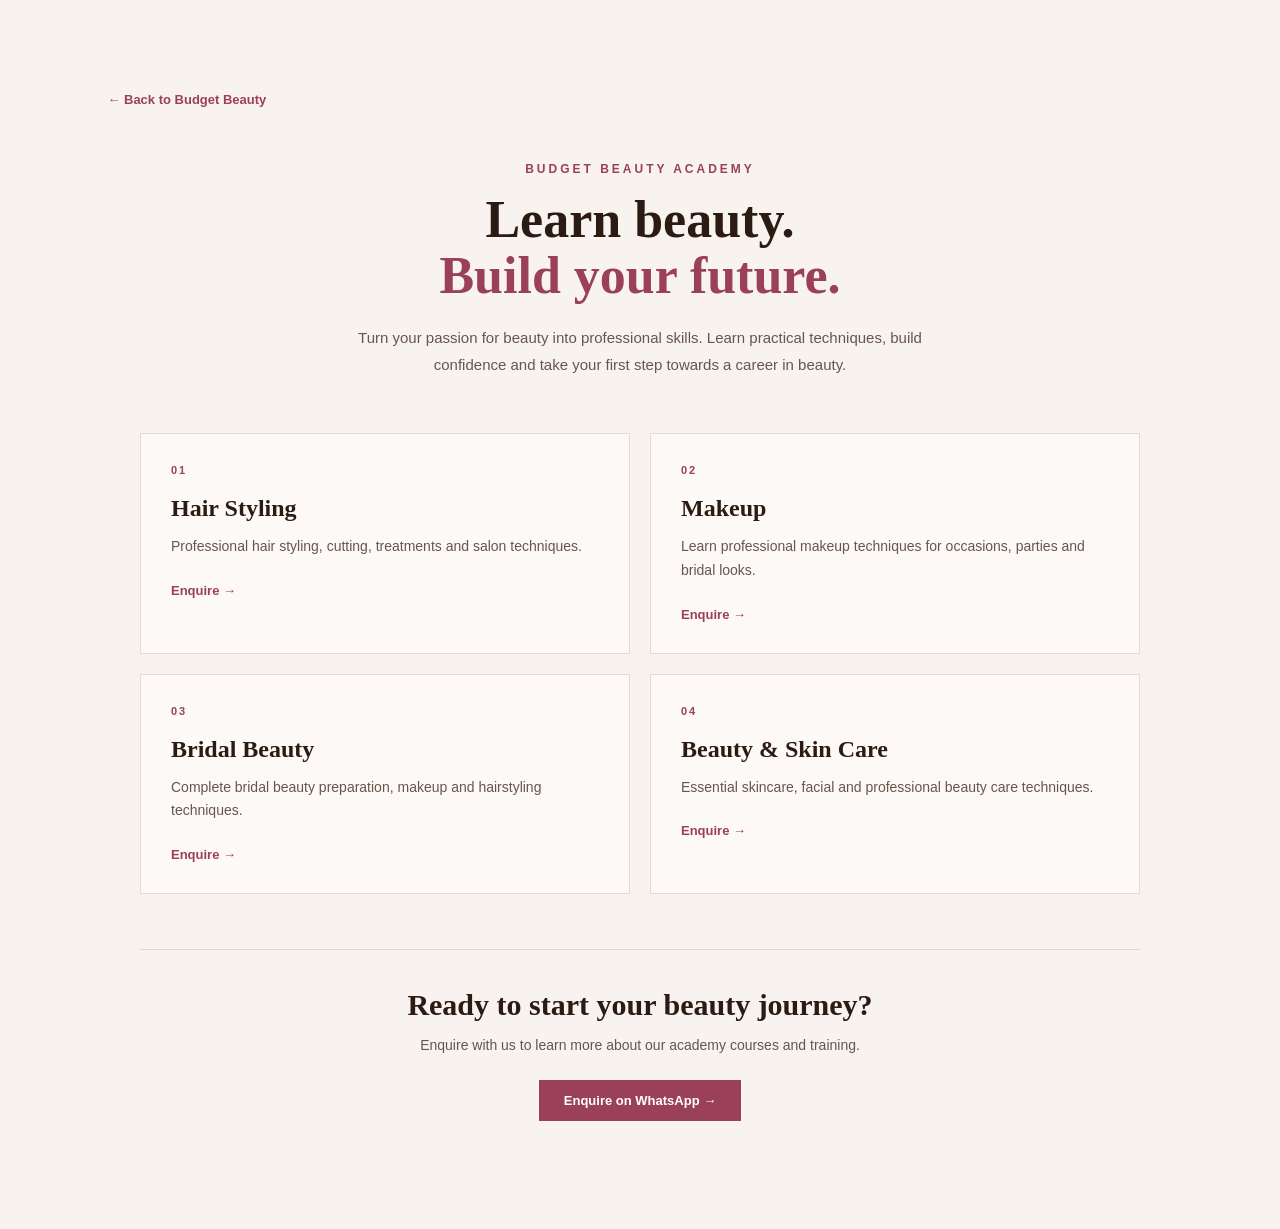
==== academy.html @ 01b8ddf9 "Initial commit - Budget Beauty website" ====
<!DOCTYPE html>
<html lang="en">

<head>
    <meta charset="UTF-8">
    <meta name="viewport" content="width=device-width, initial-scale=1.0">

    <title>Budget Beauty Academy</title>

    <link rel="stylesheet" href="academy.css">
</head>

<body>

    <!-- =========================
         ACADEMY PAGE
    ========================= -->

    <section class="academy-page">
        <!-- BACK TO MAIN WEBSITE -->

<a href="index.html" class="academy-back">
    ← Back to Budget Beauty
</a>

        <!-- Academy Introduction -->

        <div class="academy-page-heading">

            <p class="section-label">
                BUDGET BEAUTY ACADEMY
            </p>

            <h1>
                Learn beauty.<br>
                <span>Build your future.</span>
            </h1>

            <p>
                Turn your passion for beauty into professional skills.
                Learn practical techniques, build confidence and
                take your first step towards a career in beauty.
            </p>

        </div>


        <!-- =========================
             ACADEMY COURSES
        ========================= -->

        <div class="academy-courses">

            <!-- Course 01 -->

            <div class="course-card">

                <span>01</span>

                <h3>
                    Hair Styling
                </h3>

                <p>
                    Professional hair styling, cutting,
                    treatments and salon techniques.
                </p>

                <a
                    href="https://wa.me/919150979121?text=Hi%20Budget%20Beauty!%20I%20am%20interested%20in%20the%20Hair%20Styling%20course."
                    target="_blank"
                    rel="noopener noreferrer"
                >
                    Enquire →
                </a>

            </div>


            <!-- Course 02 -->

            <div class="course-card">

                <span>02</span>

                <h3>
                    Makeup
                </h3>

                <p>
                    Learn professional makeup techniques
                    for occasions, parties and bridal looks.
                </p>

                <a
                    href="https://wa.me/919150979121?text=Hi%20Budget%20Beauty!%20I%20am%20interested%20in%20the%20Makeup%20course."
                    target="_blank"
                    rel="noopener noreferrer"
                >
                    Enquire →
                </a>

            </div>


            <!-- Course 03 -->

            <div class="course-card">

                <span>03</span>

                <h3>
                    Bridal Beauty
                </h3>

                <p>
                    Complete bridal beauty preparation,
                    makeup and hairstyling techniques.
                </p>

                <a
                    href="https://wa.me/919150979121?text=Hi%20Budget%20Beauty!%20I%20am%20interested%20in%20the%20Bridal%20Beauty%20course."
                    target="_blank"
                    rel="noopener noreferrer"
                >
                    Enquire →
                </a>

            </div>


            <!-- Course 04 -->

            <div class="course-card">

                <span>04</span>

                <h3>
                    Beauty & Skin Care
                </h3>

                <p>
                    Essential skincare, facial and
                    professional beauty care techniques.
                </p>

                <a
                    href="https://wa.me/919150979121?text=Hi%20Budget%20Beauty!%20I%20am%20interested%20in%20the%20Beauty%20and%20Skin%20Care%20course."
                    target="_blank"
                    rel="noopener noreferrer"
                >
                    Enquire →
                </a>

            </div>

        </div>


        <!-- =========================
             ACADEMY ENQUIRY
        ========================= -->

        <div class="academy-enquiry">

            <h2>
                Ready to start your beauty journey?
            </h2>

            <p>
                Enquire with us to learn more about our
                academy courses and training.
            </p>

            <a
                href="https://wa.me/919150979121?text=Hi%20Budget%20Beauty!%20I%20am%20interested%20in%20joining%20the%20Budget%20Beauty%20Academy."
                target="_blank"
                rel="noopener noreferrer"
            >
                Enquire on WhatsApp →
            </a>

        </div>

    </section>

</body>

</html>
---- academy.css ----
/* =========================================
   BUDGET BEAUTY ACADEMY
   ACADEMY PAGE ONLY
========================================= */

* {
    box-sizing: border-box;
}

html,
body {
    margin: 0;
    padding: 0;
    width: 100%;
}

body {
    font-family: Georgia, "Times New Roman", serif;
    background: #f8f3ee;
    color: #2b1b12;
}


/* =========================================
   MAIN ACADEMY PAGE
========================================= */

.academy-page {
    min-height: 100vh;
    padding: 90px 8% 70px;
    background: #f8f3ee;
}


/* =========================================
   HEADING
========================================= */

.academy-page-heading {
    max-width: 720px;
    margin: 0 auto 55px;
    text-align: center;
}

.academy-page-heading .section-label {
    margin: 0 0 16px;
    color: #9b4059;
    font-family: Arial, sans-serif;
    font-size: 12px;
    font-weight: 600;
    letter-spacing: 3px;
}

.academy-page-heading h1 {
    margin: 0 0 20px;
    font-size: 52px;
    line-height: 1.08;
    font-weight: 600;
}

.academy-page-heading h1 span {
    color: #9b4059;
}

.academy-page-heading > p:last-child {
    max-width: 620px;
    margin: 0 auto;
    color: #66564e;
    font-family: Arial, sans-serif;
    font-size: 15px;
    line-height: 1.8;
}


/* =========================================
   COURSES GRID
========================================= */

.academy-courses {
    width: 100%;
    max-width: 1000px;
    margin: 0 auto;

    display: grid;
    grid-template-columns: repeat(2, 1fr);
    gap: 20px;
}


/* =========================================
   COURSE CARD
========================================= */

.course-card {
    position: relative;

    padding: 30px;

    background: rgba(255, 255, 255, 0.45);

    border: 1px solid rgba(155, 64, 89, 0.18);

    transition: all 0.3s ease;
}

.course-card:hover {
    transform: translateY(-5px);

    background: rgba(255, 255, 255, 0.8);

    border-color: rgba(155, 64, 89, 0.35);

    box-shadow: 0 15px 35px rgba(43, 27, 18, 0.08);
}


/* NUMBER */

.course-card span {
    display: block;

    margin-bottom: 18px;

    color: #9b4059;

    font-family: Arial, sans-serif;
    font-size: 11px;
    font-weight: 600;
    letter-spacing: 2px;
}


/* COURSE TITLE */

.course-card h3 {
    margin: 0 0 12px;

    color: #2b1b12;

    font-size: 24px;
    line-height: 1.2;
    font-weight: 600;
}


/* COURSE DESCRIPTION */

.course-card p {
    margin: 0 0 22px;

    max-width: 450px;

    color: #66564e;

    font-family: Arial, sans-serif;
    font-size: 14px;
    line-height: 1.7;
}


/* ENQUIRE LINK */

.course-card a {
    display: inline-block;

    color: #9b4059;

    font-family: Arial, sans-serif;
    font-size: 13px;
    font-weight: 600;

    text-decoration: none;

    transition: 0.3s ease;
}

.course-card a:hover {
    color: #7f3047;
}


/* =========================================
   BOTTOM ENQUIRY
========================================= */

.academy-enquiry {
    width: 100%;
    max-width: 1000px;

    margin: 55px auto 0;

    padding: 38px 20px;

    text-align: center;

    border-top: 1px solid rgba(43, 27, 18, 0.12);
}


.academy-enquiry h2 {
    margin: 0 0 12px;

    color: #2b1b12;

    font-size: 30px;
    font-weight: 600;
}


.academy-enquiry p {
    margin: 0 0 24px;

    color: #66564e;

    font-family: Arial, sans-serif;
    font-size: 14px;
    line-height: 1.6;
}


.academy-enquiry a {
    display: inline-block;

    padding: 13px 25px;

    background: #9b4059;
    color: #ffffff;

    font-family: Arial, sans-serif;
    font-size: 13px;
    font-weight: 600;

    text-decoration: none;

    transition: 0.3s ease;
}


.academy-enquiry a:hover {
    background: #7f3047;
}


/* =========================================
   MOBILE
========================================= */

@media (max-width: 768px) {

    .academy-page {
        padding: 70px 20px 50px;
    }


    .academy-page-heading {
        margin-bottom: 40px;
    }


    .academy-page-heading .section-label {
        font-size: 10px;
        letter-spacing: 2px;
    }


    .academy-page-heading h1 {
        font-size: 38px;
    }


    .academy-page-heading > p:last-child {
        font-size: 14px;
        line-height: 1.7;
    }


    .academy-courses {
        grid-template-columns: 1fr;
        gap: 15px;
    }


    .course-card {
        padding: 24px;
    }


    .course-card h3 {
        font-size: 21px;
    }


    .academy-enquiry {
        margin-top: 40px;
        padding: 30px 10px;
    }


    .academy-enquiry h2 {
        font-size: 24px;
    }

}
/* =========================================
   BACK TO MAIN WEBSITE
========================================= */

.academy-back {
    display: inline-block;

    margin-bottom: 55px;
    margin-left: 5px;

    color: #9b4059;

    font-family: Arial, sans-serif;
    font-size: 13px;
    font-weight: 600;

    text-decoration: none;

    transition: 0.3s ease;
}

.academy-back:hover {
    color: #7f3047;
}


/* MOBILE */

@media (max-width: 768px) {

    .academy-back {
        margin-bottom: 40px;
        margin-left: 0;
        font-size: 12px;
    }

}
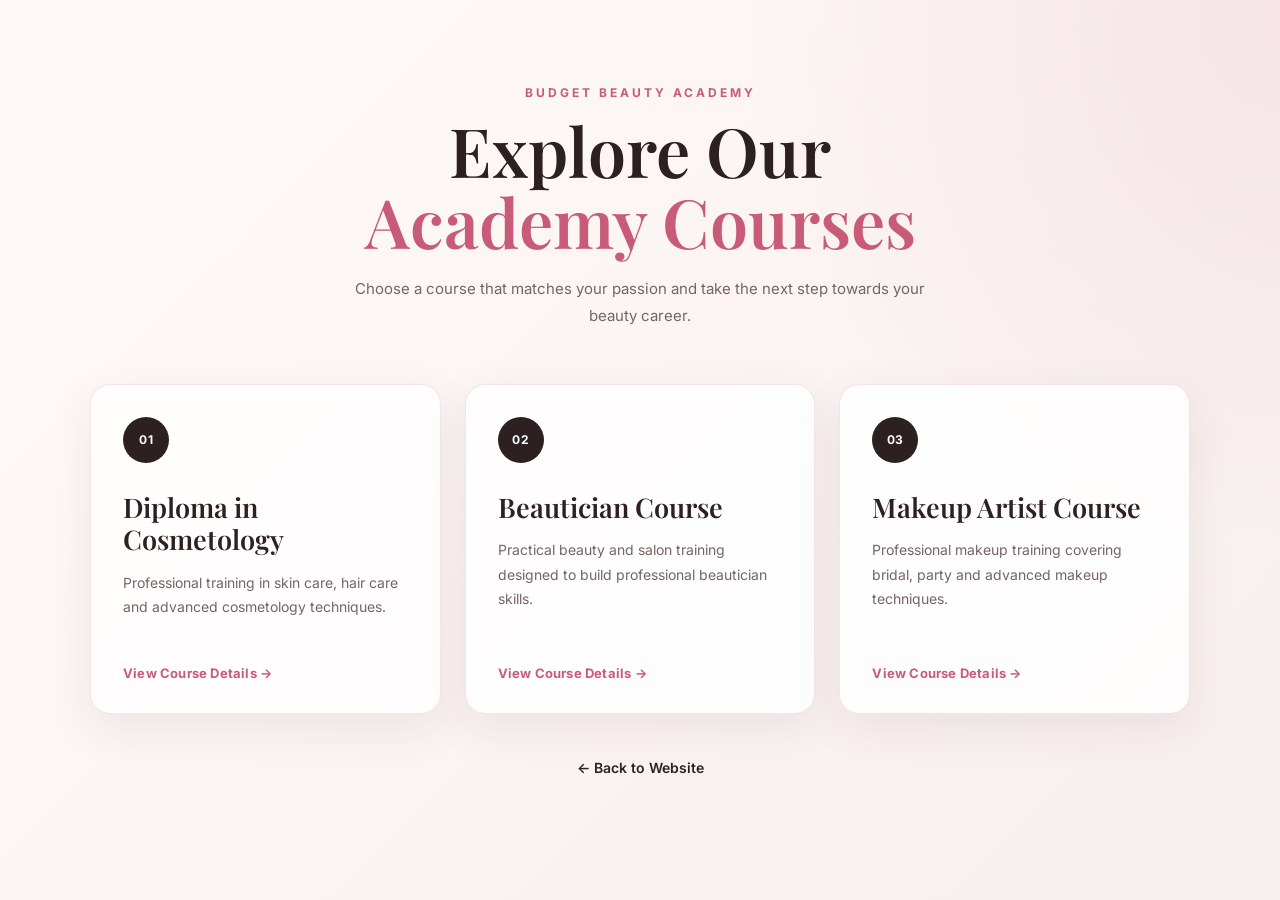
==== commit 58c9aecf: "Update client contact number" ====
--- a/academy.html
+++ b/academy.html
@@ -1,189 +1,151 @@
 <!DOCTYPE html>
 <html lang="en">
+<head>
 
-<head>
-    <meta charset="UTF-8">
-    <meta name="viewport" content="width=device-width, initial-scale=1.0">
+  <meta charset="UTF-8" />
 
-    <title>Budget Beauty Academy</title>
+  <meta name="viewport" content="width=device-width, initial-scale=1.0" />
 
-    <link rel="stylesheet" href="academy.css">
+  <title>Academy Courses | Budget Beauty</title>
+
+  <link rel="preconnect" href="https://fonts.googleapis.com">
+  <link rel="preconnect" href="https://fonts.gstatic.com" crossorigin>
+
+  <link
+    href="https://fonts.googleapis.com/css2?family=Inter:wght@400;500;600;700&family=Playfair+Display:wght@500;600&display=swap"
+    rel="stylesheet"
+  />
+
+  <link rel="stylesheet" href="style.css" />
+  <link rel="stylesheet" href="academy.css" />
+
 </head>
 
 <body>
 
+  <!-- =========================
+       ACADEMY COURSES PAGE
+  ========================= -->
+
+  <main class="academy-courses-page">
+
+    <div class="academy-page-heading">
+
+      <p class="section-label">
+        BUDGET BEAUTY ACADEMY
+      </p>
+
+      <h1>
+        Explore Our<br>
+        <span>Academy Courses</span>
+      </h1>
+
+      <p>
+        Choose a course that matches your passion and
+        take the next step towards your beauty career.
+      </p>
+
+    </div>
+
+
     <!-- =========================
-         ACADEMY PAGE
+         COURSE OPTIONS
     ========================= -->
 
-    <section class="academy-page">
-        <!-- BACK TO MAIN WEBSITE -->
-
-<a href="index.html" class="academy-back">
-    ← Back to Budget Beauty
-</a>
-
-        <!-- Academy Introduction -->
-
-        <div class="academy-page-heading">
-
-            <p class="section-label">
-                BUDGET BEAUTY ACADEMY
-            </p>
-
-            <h1>
-                Learn beauty.<br>
-                <span>Build your future.</span>
-            </h1>
-
-            <p>
-                Turn your passion for beauty into professional skills.
-                Learn practical techniques, build confidence and
-                take your first step towards a career in beauty.
-            </p>
-
-        </div>
+    <div class="academy-course-list">
 
 
-        <!-- =========================
-             ACADEMY COURSES
-        ========================= -->
+      <!-- COURSE 01 -->
 
-        <div class="academy-courses">
+      <a
+        href="cosmetology.html"
+        class="academy-course-card"
+      >
 
-            <!-- Course 01 -->
+        <span class="course-number">
+          01
+        </span>
 
-            <div class="course-card">
+        <h2>
+          Diploma in Cosmetology
+        </h2>
 
-                <span>01</span>
+        <p>
+          Professional training in skin care,
+          hair care and advanced cosmetology techniques.
+        </p>
 
-                <h3>
-                    Hair Styling
-                </h3>
+        <span class="course-link">
+          View Course Details →
+        </span>
 
-                <p>
-                    Professional hair styling, cutting,
-                    treatments and salon techniques.
-                </p>
-
-                <a
-                    href="https://wa.me/919150979121?text=Hi%20Budget%20Beauty!%20I%20am%20interested%20in%20the%20Hair%20Styling%20course."
-                    target="_blank"
-                    rel="noopener noreferrer"
-                >
-                    Enquire →
-                </a>
-
-            </div>
+      </a>
 
 
-            <!-- Course 02 -->
+      <!-- COURSE 02 -->
 
-            <div class="course-card">
+      <a
+        href="beautician.html"
+        class="academy-course-card"
+      >
 
-                <span>02</span>
+        <span class="course-number">
+          02
+        </span>
 
-                <h3>
-                    Makeup
-                </h3>
+        <h2>
+          Beautician Course
+        </h2>
 
-                <p>
-                    Learn professional makeup techniques
-                    for occasions, parties and bridal looks.
-                </p>
+        <p>
+          Practical beauty and salon training designed
+          to build professional beautician skills.
+        </p>
 
-                <a
-                    href="https://wa.me/919150979121?text=Hi%20Budget%20Beauty!%20I%20am%20interested%20in%20the%20Makeup%20course."
-                    target="_blank"
-                    rel="noopener noreferrer"
-                >
-                    Enquire →
-                </a>
+        <span class="course-link">
+          View Course Details →
+        </span>
 
-            </div>
+      </a>
 
 
-            <!-- Course 03 -->
+      <!-- COURSE 03 -->
 
-            <div class="course-card">
+      <a
+        href="makeup-artist.html"
+        class="academy-course-card"
+      >
 
-                <span>03</span>
+        <span class="course-number">
+          03
+        </span>
 
-                <h3>
-                    Bridal Beauty
-                </h3>
+        <h2>
+          Makeup Artist Course
+        </h2>
 
-                <p>
-                    Complete bridal beauty preparation,
-                    makeup and hairstyling techniques.
-                </p>
+        <p>
+          Professional makeup training covering bridal,
+          party and advanced makeup techniques.
+        </p>
 
-                <a
-                    href="https://wa.me/919150979121?text=Hi%20Budget%20Beauty!%20I%20am%20interested%20in%20the%20Bridal%20Beauty%20course."
-                    target="_blank"
-                    rel="noopener noreferrer"
-                >
-                    Enquire →
-                </a>
+        <span class="course-link">
+          View Course Details →
+        </span>
 
-            </div>
+      </a>
 
 
-            <!-- Course 04 -->
-
-            <div class="course-card">
-
-                <span>04</span>
-
-                <h3>
-                    Beauty & Skin Care
-                </h3>
-
-                <p>
-                    Essential skincare, facial and
-                    professional beauty care techniques.
-                </p>
-
-                <a
-                    href="https://wa.me/919150979121?text=Hi%20Budget%20Beauty!%20I%20am%20interested%20in%20the%20Beauty%20and%20Skin%20Care%20course."
-                    target="_blank"
-                    rel="noopener noreferrer"
-                >
-                    Enquire →
-                </a>
-
-            </div>
-
-        </div>
+    </div>
 
 
-        <!-- =========================
-             ACADEMY ENQUIRY
-        ========================= -->
+    <!-- BACK TO WEBSITE -->
 
-        <div class="academy-enquiry">
+    <a href="index.html" class="academy-back-link">
+      ← Back to Website
+    </a>
 
-            <h2>
-                Ready to start your beauty journey?
-            </h2>
-
-            <p>
-                Enquire with us to learn more about our
-                academy courses and training.
-            </p>
-
-            <a
-                href="https://wa.me/919150979121?text=Hi%20Budget%20Beauty!%20I%20am%20interested%20in%20joining%20the%20Budget%20Beauty%20Academy."
-                target="_blank"
-                rel="noopener noreferrer"
-            >
-                Enquire on WhatsApp →
-            </a>
-
-        </div>
-
-    </section>
+  </main>
 
 </body>
-
 </html>
--- a/style.css
+++ b/style.css
@@ -0,0 +1,6212 @@
+/* =========================================================
+   BUDGET BEAUTY
+   PREMIUM BEAUTY LOUNGE & ACADEMY
+   FINAL CLEAN CSS
+========================================================= */
+
+@import url(
+  'https://fonts.googleapis.com/css2?family=DM+Sans:wght@400;500;600;700&family=Playfair+Display:ital,wght@0,400;0,500;0,600;0,700;1,400;1,500;1,600&display=swap'
+);
+
+/* =========================================================
+   VARIABLES
+========================================================= */
+
+:root {
+  --cream: #fbf5f3;
+  --cream-dark: #f3e8e5;
+  --rose: #c75d79;
+  --rose-dark: #a94762;
+  --rose-light: #e9a9b8;
+  --dark: #2b2023;
+  --soft-dark: #625458;
+  --white: #ffffff;
+  --border: rgba(50, 30, 35, 0.11);
+  --shadow: 0 20px 50px rgba(43, 32, 35, 0.10);
+}
+
+/* =========================================================
+   RESET
+========================================================= */
+
+* {
+  margin: 0;
+  padding: 0;
+  box-sizing: border-box;
+}
+
+html {
+  scroll-behavior: smooth;
+}
+
+body {
+  font-family: 'DM Sans', sans-serif;
+  background: var(--cream);
+  color: var(--dark);
+  overflow-x: hidden;
+}
+
+body.overlay-open {
+  overflow: hidden;
+}
+
+img {
+  max-width: 100%;
+}
+
+button,
+a {
+  font-family: inherit;
+}
+
+/* =========================================================
+   HEADER
+========================================================= */
+
+.site-header {
+  position: fixed;
+  top: 0;
+  left: 0;
+  width: 100%;
+  z-index: 1000;
+}
+
+.navbar {
+  width: 100%;
+  min-height: 70px;
+  padding: 0 6%;
+
+  display: flex;
+  align-items: center;
+  justify-content: center;
+  gap: 30px;
+
+  background: rgba(255, 250, 248, 0.94);
+  backdrop-filter: blur(18px);
+  -webkit-backdrop-filter: blur(18px);
+
+  border-bottom: 1px solid var(--border);
+}
+
+.nav-links {
+  display: flex;
+  align-items: center;
+  gap: 28px;
+  list-style: none;
+}
+
+.nav-links li {
+  list-style: none;
+}
+
+.nav-links a {
+  position: relative;
+
+  text-decoration: none;
+  color: var(--dark);
+
+  font-size: 13px;
+  font-weight: 500;
+
+  transition: color 0.3s ease;
+}
+
+.nav-links a::after {
+  content: "";
+
+  position: absolute;
+  left: 0;
+  bottom: -7px;
+
+  width: 0;
+  height: 1px;
+
+  background: var(--rose);
+
+  transition: width 0.3s ease;
+}
+
+.nav-links a:hover {
+  color: var(--rose);
+}
+
+.nav-links a:hover::after {
+  width: 100%;
+}
+
+/* =========================================================
+   NAV BUTTON
+========================================================= */
+
+.nav-button {
+  text-decoration: none;
+
+  background: var(--rose);
+  color: white;
+
+  padding: 11px 21px;
+
+  border-radius: 30px;
+
+  font-size: 12px;
+  font-weight: 600;
+
+  transition: 0.3s ease;
+}
+
+.nav-button:hover {
+  background: var(--rose-dark);
+  transform: translateY(-2px);
+}
+
+/* =========================================================
+   HERO
+========================================================= */
+
+.hero {
+  position: relative;
+
+  min-height: 100vh;
+  min-height: 100svh;
+
+  padding: 100px 7% 70px;
+
+  display: flex;
+  align-items: center;
+  justify-content: center;
+
+  text-align: center;
+
+  overflow: hidden;
+
+  background:
+    linear-gradient(
+      rgba(30, 18, 22, 0.48),
+      rgba(30, 18, 22, 0.68)
+    ),
+    url("hero.jpg");
+
+  background-size: cover;
+  background-position: center;
+  background-repeat: no-repeat;
+}
+
+.hero-content {
+  position: relative;
+  z-index: 2;
+
+  width: 100%;
+  max-width: 900px;
+
+  display: flex;
+  flex-direction: column;
+  align-items: center;
+
+  text-align: center;
+}
+
+/* =========================================================
+   HERO LOGO
+========================================================= */
+
+.hero-logo {
+  width: 125px;
+  height: 125px;
+
+  margin-bottom: 25px;
+
+  padding: 5px;
+
+  border-radius: 50%;
+
+  background: white;
+
+  overflow: hidden;
+
+  box-shadow:
+    0 15px 45px rgba(0, 0, 0, 0.28);
+}
+
+.hero-logo img {
+  width: 100%;
+  height: 100%;
+
+  object-fit: cover;
+
+  border-radius: 50%;
+}
+
+/* =========================================================
+   HERO LABEL
+========================================================= */
+
+.hero-label {
+  margin-bottom: 20px;
+
+  color: #f4cbd5;
+
+  font-size: 11px;
+  font-weight: 600;
+
+  letter-spacing: 5px;
+
+  text-transform: uppercase;
+}
+
+/* =========================================================
+   HERO TITLE
+========================================================= */
+
+.hero h1 {
+  margin-bottom: 25px;
+
+  font-family: 'Playfair Display', serif;
+
+  color: white;
+
+  font-size: clamp(55px, 7.5vw, 100px);
+
+  line-height: 0.92;
+
+  font-weight: 500;
+
+  letter-spacing: -1px;
+
+  text-shadow:
+    0 4px 25px rgba(0, 0, 0, 0.25);
+}
+
+.hero h1 span {
+  display: block;
+
+  color: var(--rose-light);
+
+  font-style: italic;
+}
+
+/* =========================================================
+   HERO DESCRIPTION
+========================================================= */
+
+.hero-description {
+  max-width: 620px;
+
+  margin-bottom: 30px;
+
+  color: rgba(255, 255, 255, 0.88);
+
+  font-size: 16px;
+
+  line-height: 1.8;
+}
+
+/* =========================================================
+   HERO BUTTONS
+========================================================= */
+
+.hero-buttons {
+  display: flex;
+  justify-content: center;
+  gap: 14px;
+}
+
+.primary-button,
+.secondary-button {
+  display: inline-block;
+
+  padding: 14px 27px;
+
+  border-radius: 30px;
+
+  font-size: 13px;
+
+  text-decoration: none;
+
+  transition: 0.3s ease;
+}
+
+.primary-button {
+  background: var(--rose);
+  color: white;
+
+  font-weight: 600;
+}
+
+.primary-button:hover {
+  background: var(--rose-dark);
+  transform: translateY(-2px);
+}
+
+.secondary-button {
+  color: white;
+
+  border: 1px solid rgba(255, 255, 255, 0.65);
+}
+
+.secondary-button:hover {
+  background: rgba(255, 255, 255, 0.12);
+}
+
+/* =========================================================
+   HERO LOCATION
+========================================================= */
+
+.hero-location {
+  position: absolute;
+
+  bottom: 22px;
+  left: 50%;
+
+  transform: translateX(-50%);
+
+  z-index: 3;
+
+  color: rgba(255, 255, 255, 0.75);
+
+  font-size: 10px;
+
+  letter-spacing: 4px;
+
+  white-space: nowrap;
+}
+
+/* =========================================================
+   COMMON SECTION
+========================================================= */
+
+.section {
+  padding: 110px 8%;
+}
+
+.section-heading {
+  max-width: 800px;
+  margin-bottom: 55px;
+}
+
+.section-label {
+  margin-bottom: 15px;
+
+  color: var(--rose);
+
+  font-size: 11px;
+  font-weight: 600;
+
+  letter-spacing: 4px;
+}
+
+.section-heading h2 {
+  font-family: 'Playfair Display', serif;
+
+  font-size: clamp(42px, 5vw, 70px);
+
+  line-height: 1;
+
+  font-weight: 500;
+}
+/* =========================================================
+   ABOUT SECTION
+========================================================= */
+
+.about-section {
+    padding: 120px 8%;
+    background: var(--cream);
+}
+
+
+/* =========================================================
+   ABOUT CONTAINER
+========================================================= */
+
+.about-container {
+    max-width: 1250px;
+    margin: auto;
+
+    display: grid;
+
+    grid-template-columns: 1fr 1fr;
+
+    gap: 80px;
+
+    align-items: center;
+}
+
+
+/* =========================================================
+   ABOUT IMAGE
+========================================================= */
+
+.about-image {
+    position: relative;
+
+    width: 100%;
+    height: 620px;
+
+    overflow: visible;
+
+    border-radius: 4px;
+}
+
+
+/* Image */
+
+.about-image img {
+    width: 100%;
+    height: 100%;
+
+    display: block;
+
+    object-fit: cover;
+
+    object-position: center;
+
+    border-radius: 4px;
+}
+
+
+/* =========================================================
+   ROUND BEAUTY BADGE
+========================================================= */
+
+.about-badge {
+    position: absolute;
+
+    right: 28px;
+    bottom: 28px;
+
+    width: 145px;
+    height: 145px;
+
+    border-radius: 50%;
+
+    background: var(--rose);
+
+    color: white;
+
+    display: flex;
+
+    flex-direction: column;
+
+    align-items: center;
+
+    justify-content: center;
+
+    text-align: center;
+
+    z-index: 5;
+
+    box-shadow:
+        0 15px 35px rgba(70, 35, 45, 0.22);
+
+    border: 5px solid rgba(255, 255, 255, 0.75);
+
+    transition:
+        transform 0.4s ease,
+        box-shadow 0.4s ease;
+}
+
+
+/* Badge hover */
+
+.about-image:hover .about-badge {
+    transform: translateY(-6px);
+
+    box-shadow:
+        0 20px 45px rgba(70, 35, 45, 0.28);
+}
+
+
+/* Badge small text */
+
+.about-badge span {
+    font-size: 9px;
+
+    letter-spacing: 3px;
+
+    font-weight: 500;
+}
+
+
+/* Ampersand */
+
+.about-badge strong {
+    margin: 4px 0;
+
+    font-family: 'Playfair Display', serif;
+
+    font-size: 25px;
+
+    font-weight: 400;
+
+    line-height: 1;
+}
+
+
+/* =========================================================
+   ABOUT CONTENT
+========================================================= */
+
+.about-content {
+    max-width: 600px;
+}
+
+
+/* Section label */
+
+.about-content .section-label {
+    margin-bottom: 18px;
+}
+
+
+/* Heading */
+
+.about-content h2 {
+    margin-bottom: 25px;
+
+    font-family: 'Playfair Display', serif;
+
+    font-size: clamp(45px, 5vw, 72px);
+
+    line-height: 1;
+
+    font-weight: 500;
+
+    color: var(--dark);
+}
+
+
+/* Heading highlight */
+
+.about-content h2 span {
+    display: block;
+
+    color: var(--rose);
+
+    font-style: italic;
+}
+
+
+/* =========================================================
+   ABOUT INTRO
+========================================================= */
+
+.about-intro {
+    margin-bottom: 22px;
+
+    font-family: 'Playfair Display', serif;
+
+    font-size: 23px;
+
+    line-height: 1.5;
+
+    color: var(--soft-dark);
+}
+
+
+/* =========================================================
+   ABOUT TEXT
+========================================================= */
+
+.about-text {
+    margin-bottom: 14px;
+
+    color: #6a5b60;
+
+    font-size: 14px;
+
+    line-height: 1.9;
+}
+
+
+/* =========================================================
+   ABOUT HIGHLIGHTS
+========================================================= */
+
+.about-highlights {
+    display: grid;
+
+    grid-template-columns: repeat(3, 1fr);
+
+    gap: 15px;
+
+    margin-top: 35px;
+
+    padding-top: 25px;
+
+    border-top: 1px solid var(--border);
+}
+
+
+.about-highlights div {
+    display: flex;
+
+    flex-direction: column;
+
+    gap: 8px;
+}
+
+
+.about-highlights strong {
+    color: var(--rose);
+
+    font-size: 11px;
+
+    letter-spacing: 2px;
+}
+
+
+.about-highlights span {
+    color: #3d3034;
+
+    font-size: 12px;
+
+    line-height: 1.5;
+}
+
+
+/* =========================================================
+   TABLET
+========================================================= */
+
+@media (max-width: 900px) {
+
+    .about-section {
+        padding: 90px 6%;
+    }
+
+    .about-container {
+        grid-template-columns: 1fr 1fr;
+
+        gap: 45px;
+    }
+
+    .about-image {
+        height: 540px;
+    }
+
+    .about-badge {
+        width: 125px;
+        height: 125px;
+
+        right: 20px;
+        bottom: 20px;
+    }
+
+    .about-badge span {
+        font-size: 8px;
+
+        letter-spacing: 2px;
+    }
+
+    .about-badge strong {
+        font-size: 22px;
+    }
+
+    .about-content h2 {
+        font-size: 48px;
+    }
+
+    .about-intro {
+        font-size: 19px;
+    }
+}
+
+
+/* =========================================================
+   MOBILE
+========================================================= */
+
+@media (max-width: 700px) {
+
+    .about-section {
+        padding: 75px 6%;
+    }
+
+    .about-container {
+        grid-template-columns: 1fr;
+
+        gap: 55px;
+    }
+
+
+    /* Image */
+
+    .about-image {
+        height: 500px;
+
+        width: 100%;
+    }
+
+
+    .about-image img {
+        border-radius: 8px;
+    }
+
+
+    /* Badge stays completely inside image */
+
+    .about-badge {
+        width: 125px;
+        height: 125px;
+
+        right: 18px;
+        bottom: 18px;
+
+        border-width: 4px;
+    }
+
+
+    .about-badge span {
+        font-size: 8px;
+
+        letter-spacing: 2px;
+    }
+
+
+    .about-badge strong {
+        font-size: 21px;
+    }
+
+
+    /* Content */
+
+    .about-content {
+        max-width: 100%;
+    }
+
+
+    .about-content h2 {
+        font-size: 45px;
+
+        line-height: 1.05;
+    }
+
+
+    .about-intro {
+        font-size: 20px;
+
+        line-height: 1.5;
+    }
+
+
+    .about-text {
+        font-size: 13px;
+
+        line-height: 1.8;
+    }
+
+
+    /* Highlights */
+
+    .about-highlights {
+        grid-template-columns: repeat(3, 1fr);
+
+        gap: 10px;
+
+        margin-top: 30px;
+
+        padding-top: 22px;
+    }
+
+}
+
+
+/* =========================================================
+   SMALL MOBILE
+========================================================= */
+
+@media (max-width: 420px) {
+
+    .about-section {
+        padding: 65px 5%;
+    }
+
+
+    .about-image {
+        height: 430px;
+    }
+
+
+    .about-badge {
+        width: 110px;
+        height: 110px;
+
+        right: 14px;
+        bottom: 14px;
+    }
+
+
+    .about-badge span {
+        font-size: 7px;
+
+        letter-spacing: 1.5px;
+    }
+
+
+    .about-badge strong {
+        font-size: 19px;
+    }
+
+
+    .about-content h2 {
+        font-size: 40px;
+    }
+
+
+    .about-intro {
+        font-size: 18px;
+    }
+
+
+    .about-highlights {
+        grid-template-columns: 1fr;
+
+        gap: 15px;
+    }
+
+}
+/* =========================================================
+   SERVICES SECTION
+========================================================= */
+
+.services {
+    padding: 120px 7%;
+    background: var(--cream);
+    color: var(--dark);
+}
+
+
+/* =========================================================
+   SERVICES HEADER
+========================================================= */
+
+.services-header {
+    max-width: 760px;
+    margin: 0 auto 65px;
+    text-align: left;
+}
+
+.services-header .section-label {
+    margin-bottom: 22px;
+
+    font-size: 12px;
+    letter-spacing: 5px;
+    color: var(--rose);
+}
+
+.services-header h2 {
+    margin-bottom: 25px;
+
+    font-family: 'Playfair Display', serif;
+    font-size: clamp(48px, 6vw, 82px);
+    line-height: 1;
+    font-weight: 500;
+
+    color: var(--dark);
+}
+
+.services-header h2 span {
+    color: var(--rose);
+    font-style: italic;
+}
+
+.services-intro {
+    max-width: 600px;
+
+    color: #75696b;
+    font-size: 16px;
+    line-height: 1.8;
+}
+
+
+/* =========================================================
+   SERVICE GRID
+========================================================= */
+
+.services-grid {
+    max-width: 1150px;
+    margin: 0 auto;
+
+    display: grid;
+
+    grid-template-columns: repeat(2, 1fr);
+
+    gap: 22px;
+
+    background: transparent;
+}
+
+
+/* =========================================================
+   SERVICE CARD
+========================================================= */
+
+.service-card {
+    position: relative;
+
+    min-height: 300px;
+
+    padding: 38px 40px;
+
+    background: #fffaf8;
+
+    border: 1px solid #eadbdd;
+
+    border-radius: 18px;
+
+    overflow: hidden;
+
+    box-shadow:
+        0 8px 25px rgba(90, 50, 60, 0.06);
+
+    transition:
+        transform 0.35s ease,
+        box-shadow 0.35s ease,
+        background 0.35s ease,
+        border-color 0.35s ease;
+}
+
+
+/* =========================================================
+   TOP ACCENT LINE
+========================================================= */
+
+.service-card::before {
+    content: "";
+
+    position: absolute;
+
+    top: 0;
+    left: 0;
+
+    width: 100%;
+    height: 4px;
+
+    background: linear-gradient(
+        90deg,
+        var(--rose),
+        #e9a7ba
+    );
+
+    transform: scaleX(0);
+
+    transform-origin: left;
+
+    transition: transform 0.4s ease;
+}
+
+
+/* =========================================================
+   BOTTOM ACCENT
+========================================================= */
+
+.service-card::after {
+    content: "";
+
+    position: absolute;
+
+    left: 0;
+    bottom: 0;
+
+    width: 0;
+    height: 3px;
+
+    background: var(--rose);
+
+    transition: width 0.4s ease;
+}
+
+
+/* =========================================================
+   HOVER
+========================================================= */
+
+.service-card:hover {
+    transform: translateY(-7px);
+
+    background: #ffffff;
+
+    border-color: #dfb8c4;
+
+    box-shadow:
+        0 18px 40px rgba(100, 50, 65, 0.12);
+}
+
+.service-card:hover::before {
+    transform: scaleX(1);
+}
+
+.service-card:hover::after {
+    width: 100%;
+}
+
+
+/* =========================================================
+   SERVICE NUMBER
+========================================================= */
+
+.service-number {
+    display: block;
+
+    margin-bottom: 28px;
+
+    color: var(--rose);
+
+    font-size: 12px;
+
+    font-weight: 600;
+
+    letter-spacing: 3px;
+}
+
+
+/* =========================================================
+   SERVICE TITLE
+========================================================= */
+
+.service-card h3 {
+    margin-bottom: 14px;
+
+    font-family: 'Playfair Display', serif;
+
+    font-size: 34px;
+
+    font-weight: 500;
+
+    line-height: 1.15;
+
+    color: var(--dark);
+}
+
+
+/* =========================================================
+   SERVICE DESCRIPTION
+========================================================= */
+
+.service-card p {
+    max-width: 450px;
+
+    margin-bottom: 25px;
+
+    color: #75696b;
+
+    font-size: 14px;
+
+    line-height: 1.7;
+}
+
+
+/* =========================================================
+   EXPLORE SERVICES BUTTON
+========================================================= */
+
+.service-card button {
+    display: inline-flex;
+
+    align-items: center;
+    justify-content: center;
+
+    padding: 11px 20px;
+
+    border: 1px solid var(--rose);
+
+    border-radius: 30px;
+
+    background: transparent;
+
+    color: var(--rose);
+
+    font-family: 'Poppins', sans-serif;
+
+    font-size: 11px;
+
+    font-weight: 600;
+
+    letter-spacing: 1px;
+
+    cursor: pointer;
+
+    outline: none;
+
+    transition:
+        background 0.3s ease,
+        color 0.3s ease,
+        transform 0.3s ease,
+        box-shadow 0.3s ease;
+}
+
+
+/* Button Hover */
+
+.service-card button:hover {
+    background: var(--rose);
+
+    color: white;
+
+    transform: translateY(-2px);
+
+    box-shadow:
+        0 8px 20px rgba(200, 90, 124, 0.22);
+}
+
+
+/* =========================================================
+   FEATURED BRIDAL SERVICE
+========================================================= */
+
+.featured-service {
+    background:
+        linear-gradient(
+            135deg,
+            #f8e6eb,
+            #f3dce3
+        );
+
+    border-color: #e4c2cc;
+}
+
+.featured-service h3 {
+    font-size: 40px;
+}
+
+.featured-service .service-number {
+    color: #b94f72;
+}
+
+.featured-service p {
+    color: #6e555d;
+}
+
+.featured-service:hover {
+    background:
+        linear-gradient(
+            135deg,
+            #fcecf0,
+            #f7e2e7
+        );
+}
+
+
+/* Featured button */
+
+.featured-service button {
+    background: var(--rose);
+
+    color: white;
+
+    box-shadow:
+        0 7px 18px rgba(200, 90, 124, 0.16);
+}
+
+.featured-service button:hover {
+    background: #a94767;
+
+    color: white;
+}
+
+
+/* =========================================================
+   SERVICE DETAILS
+========================================================= */
+
+.service-details {
+    padding: 120px 7%;
+
+    background: white;
+
+    color: var(--dark);
+}
+
+.service-details-header {
+    max-width: 700px;
+
+    margin-bottom: 60px;
+}
+
+.service-details-header .section-label {
+    margin-bottom: 20px;
+
+    font-size: 12px;
+
+    letter-spacing: 5px;
+}
+
+.service-details-header h2 {
+    margin-bottom: 25px;
+
+    font-family: 'Playfair Display', serif;
+
+    font-size: clamp(45px, 6vw, 75px);
+
+    line-height: 1;
+
+    font-weight: 500;
+}
+
+.service-details-header h2 span {
+    color: var(--rose);
+
+    font-style: italic;
+}
+
+.service-details-header p:last-child {
+    max-width: 550px;
+
+    color: #75696b;
+
+    line-height: 1.8;
+}
+
+
+/* =========================================================
+   SERVICE LIST
+========================================================= */
+
+.service-list {
+    border-top: 1px solid #ddd2d2;
+}
+
+.service-item {
+    display: grid;
+
+    grid-template-columns: 70px 1fr;
+
+    align-items: center;
+
+    min-height: 90px;
+
+    border-bottom: 1px solid #ddd2d2;
+
+    transition: 0.3s;
+}
+
+.service-item span {
+    color: var(--rose);
+
+    font-size: 13px;
+
+    letter-spacing: 2px;
+}
+
+.service-item h3 {
+    font-family: 'Playfair Display', serif;
+
+    font-size: 25px;
+
+    font-weight: 500;
+
+    transition: 0.3s;
+}
+
+.service-item:hover {
+    padding-left: 15px;
+}
+
+.service-item:hover h3 {
+    color: var(--rose);
+}
+
+
+/* =========================================================
+   TABLET
+========================================================= */
+
+@media (max-width: 900px) {
+
+    .services {
+        padding: 90px 6%;
+    }
+
+    .services-header {
+        margin-bottom: 50px;
+    }
+
+    .services-header h2 {
+        font-size: 55px;
+    }
+
+    .services-grid {
+        grid-template-columns: repeat(2, 1fr);
+
+        gap: 18px;
+    }
+
+    .service-card {
+        min-height: 280px;
+
+        padding: 32px 28px;
+    }
+
+    .service-card h3 {
+        font-size: 30px;
+    }
+
+    .featured-service h3 {
+        font-size: 34px;
+    }
+}
+
+
+/* =========================================================
+   MOBILE
+========================================================= */
+
+@media (max-width: 600px) {
+
+    .services {
+        padding: 75px 5%;
+    }
+
+    .services-header {
+        margin-bottom: 40px;
+    }
+
+    .services-header .section-label {
+        font-size: 10px;
+
+        letter-spacing: 3px;
+    }
+
+    .services-header h2 {
+        font-size: 43px;
+
+        line-height: 1.05;
+    }
+
+    .services-intro {
+        font-size: 14px;
+
+        line-height: 1.7;
+    }
+
+
+    /* Two cards per row on mobile */
+
+    .services-grid {
+        grid-template-columns: repeat(2, 1fr);
+
+        gap: 12px;
+    }
+
+
+    /* Service card */
+
+    .service-card {
+        min-height: 270px;
+
+        padding: 24px 18px;
+
+        border-radius: 15px;
+    }
+
+
+    .service-number {
+        margin-bottom: 20px;
+
+        font-size: 10px;
+
+        letter-spacing: 2px;
+    }
+
+
+    .service-card h3 {
+        font-size: 24px;
+
+        line-height: 1.15;
+
+        margin-bottom: 12px;
+    }
+
+
+    .featured-service h3 {
+        font-size: 27px;
+    }
+
+
+    .service-card p {
+        font-size: 11px;
+
+        line-height: 1.6;
+
+        margin-bottom: 18px;
+    }
+
+
+    /* Explore button */
+
+    .service-card button {
+        padding: 9px 12px;
+
+        font-size: 9px;
+
+        letter-spacing: 0.5px;
+
+        white-space: nowrap;
+    }
+}
+
+
+/* =========================================================
+   SMALL MOBILE
+========================================================= */
+
+@media (max-width: 420px) {
+
+    .services {
+        padding: 65px 4%;
+    }
+
+    .services-header h2 {
+        font-size: 38px;
+    }
+
+    .services-grid {
+        gap: 10px;
+    }
+
+    .service-card {
+        min-height: 255px;
+
+        padding: 20px 14px;
+    }
+
+    .service-number {
+        margin-bottom: 17px;
+    }
+
+    .service-card h3 {
+        font-size: 21px;
+    }
+
+    .featured-service h3 {
+        font-size: 24px;
+    }
+
+    .service-card p {
+        font-size: 10px;
+
+        line-height: 1.55;
+    }
+
+    .service-card button {
+        padding: 8px 10px;
+
+        font-size: 8px;
+    }
+}
+/* =========================================================
+   GALLERY SECTION
+========================================================= */
+
+.gallery-section {
+    padding: 110px 6%;
+    background: #fff5f8 !important;
+    color: #4a3038;
+}
+
+.gallery-header {
+    max-width: 750px;
+    margin: 0 auto 55px;
+    text-align: center;
+}
+
+.gallery-header .section-label {
+    margin-bottom: 15px;
+}
+
+.gallery-header h2 {
+    font-family: 'Playfair Display', serif;
+    font-size: 52px;
+    line-height: 1.15;
+    color: #3f2930;
+    margin-bottom: 20px;
+}
+
+.gallery-header h2 span {
+    color: #c85a7c;
+}
+
+.gallery-header > p:last-child {
+    max-width: 650px;
+    margin: 0 auto;
+    font-size: 15px;
+    line-height: 1.8;
+    color: #765963;
+}
+
+
+/* =========================================================
+   GALLERY GRID
+========================================================= */
+
+.gallery-grid {
+    max-width: 1150px;
+    margin: 0 auto;
+
+    display: grid;
+
+    grid-template-columns: repeat(3, minmax(0, 1fr));
+
+    gap: 22px;
+
+    align-items: start;
+}
+
+
+/* =========================================================
+   GALLERY ITEM
+========================================================= */
+
+.gallery-item {
+    position: relative;
+
+    overflow: hidden;
+
+    border-radius: 22px;
+
+    background: #ead5dc;
+
+    box-shadow:
+        0 10px 30px rgba(80, 40, 50, 0.10);
+
+    align-self: start;
+}
+
+
+/* =========================================================
+   IMPORTANT:
+   ORIGINAL IMAGE RATIO
+========================================================= */
+
+.gallery-item img {
+    width: 100%;
+    height: auto;
+
+    display: block;
+
+    object-fit: contain;
+    object-position: center;
+
+    transition: transform 0.6s ease;
+}
+
+
+/* =========================================================
+   NO SPECIAL LARGE IMAGE
+========================================================= */
+
+.gallery-large {
+    grid-row: auto;
+}
+
+
+/* =========================================================
+   HOVER
+========================================================= */
+
+.gallery-item:hover img {
+    transform: scale(1.04);
+}
+
+
+/* =========================================================
+   GALLERY OVERLAY
+========================================================= */
+
+.gallery-overlay {
+    position: absolute;
+
+    left: 0;
+    right: 0;
+    bottom: 0;
+
+    padding: 35px 25px 25px;
+
+    color: white;
+
+    background:
+        linear-gradient(
+            transparent,
+            rgba(40, 20, 25, 0.90)
+        );
+
+    opacity: 0;
+
+    transform: translateY(10px);
+
+    transition:
+        opacity 0.4s ease,
+        transform 0.4s ease;
+}
+
+.gallery-item:hover .gallery-overlay {
+    opacity: 1;
+    transform: translateY(0);
+}
+
+
+/* =========================================================
+   OVERLAY NUMBER
+========================================================= */
+
+.gallery-overlay span {
+    display: block;
+
+    font-size: 12px;
+
+    letter-spacing: 3px;
+
+    margin-bottom: 8px;
+
+    color: #ffdce7;
+}
+
+
+/* =========================================================
+   OVERLAY TITLE
+========================================================= */
+
+.gallery-overlay h3 {
+    font-family: 'Playfair Display', serif;
+
+    font-size: 28px;
+
+    margin-bottom: 6px;
+}
+
+
+/* =========================================================
+   OVERLAY DESCRIPTION
+========================================================= */
+
+.gallery-overlay p {
+    font-size: 13px;
+
+    line-height: 1.6;
+
+    margin: 0;
+}
+
+
+/* =========================================================
+   GALLERY BOTTOM
+========================================================= */
+
+.gallery-bottom {
+    max-width: 1150px;
+
+    margin: 50px auto 0;
+
+    display: flex;
+
+    justify-content: space-between;
+
+    align-items: center;
+
+    gap: 25px;
+}
+
+.gallery-bottom p {
+    font-family: 'Playfair Display', serif;
+
+    font-size: 25px;
+
+    color: #4a3038;
+}
+
+
+/* =========================================================
+   ACADEMY SECTION
+========================================================= */
+
+.academy-section {
+    min-height: 600px;
+
+    padding: 110px 6%;
+
+    display: flex;
+
+    align-items: center;
+
+    background:
+        linear-gradient(
+            rgba(63, 41, 48, 0.72),
+            rgba(63, 41, 48, 0.72)
+        ),
+        url("academy.jpg");
+
+    background-size: cover;
+
+    background-position: center;
+}
+
+.academy-content {
+    max-width: 700px;
+
+    color: white;
+}
+
+.academy-content .section-label {
+    color: #ffdce7;
+
+    margin-bottom: 18px;
+}
+
+.academy-content h2 {
+    font-family: 'Playfair Display', serif;
+
+    font-size: 58px;
+
+    line-height: 1.15;
+
+    margin-bottom: 25px;
+}
+
+.academy-content p {
+    max-width: 600px;
+
+    font-size: 16px;
+
+    line-height: 1.8;
+
+    margin-bottom: 30px;
+
+    color: #f9e9ee;
+}
+
+
+/* =========================================
+   CONTACT SECTION
+   ========================================= */
+
+.contact-section {
+    position: relative;
+    padding: 100px 8%;
+    min-height: 700px;
+
+    background-image:
+        linear-gradient(
+            rgba(255, 255, 255, 0.55),
+            rgba(255, 255, 255, 0.55)
+        ),
+        url("contact-bg.jpg");
+
+    background-size: cover;
+    background-position: center;
+    background-repeat: no-repeat;
+
+    color: #2b1b12;
+}
+
+
+/* CONTACT HEADING */
+
+.contact-heading {
+    max-width: 700px;
+    margin-bottom: 60px;
+}
+
+.contact-heading .section-label {
+    color: #7a3f4d;
+    font-size: 13px;
+    font-weight: 700;
+    letter-spacing: 3px;
+    margin-bottom: 15px;
+}
+
+.contact-heading h2 {
+    color: #2b1b12;
+    font-size: 48px;
+    line-height: 1.1;
+    margin: 0 0 20px;
+    font-weight: 700;
+}
+
+.contact-heading h2 span {
+    color: #7a3f4d;
+}
+
+.contact-heading > p:last-child {
+    color: #3b2922;
+    font-size: 17px;
+    line-height: 1.7;
+    max-width: 600px;
+}
+
+
+/* =========================================
+   CONTACT GRID
+   ========================================= */
+
+.contact-grid {
+    display: grid;
+    grid-template-columns: 1fr 1fr;
+    gap: 80px;
+    align-items: start;
+}
+
+
+/* =========================================
+   LEFT CONTACT INFO
+   ========================================= */
+
+.contact-info {
+    color: #2b1b12;
+}
+
+.contact-label {
+    display: block;
+    color: #7a3f4d;
+    font-size: 12px;
+    font-weight: 700;
+    letter-spacing: 2px;
+    margin-bottom: 15px;
+}
+
+.contact-info h3 {
+    color: #2b1b12;
+    font-size: 32px;
+    margin: 0 0 8px;
+}
+
+.contact-info > p {
+    color: #3b2922;
+    font-size: 16px;
+    margin-bottom: 40px;
+}
+
+
+/* CONTACT DETAILS */
+
+.contact-detail {
+    margin-bottom: 25px;
+}
+
+.contact-detail a {
+    color: #ffffff;
+    font-size: 16px;
+    font-weight: 700;
+    text-decoration: none;
+    text-shadow: 0 2px 5px rgba(0, 0, 0, 0.65);
+}
+
+.contact-detail a {
+    color: #ffffff;
+    font-size: 16px;
+    font-weight: 600;
+    text-decoration: none;
+}
+
+.contact-detail a:hover {
+    color: #9b4d63;
+}
+
+
+/* =========================================
+   RIGHT APPOINTMENT FORM
+   ========================================= */
+
+.appointment-form {
+    background: rgba(255, 255, 255, 0.90);
+    padding: 45px;
+    border-radius: 4px;
+
+    box-shadow: 0 15px 40px rgba(43, 27, 18, 0.15);
+
+    color: #2b1b12;
+}
+
+.appointment-form h3 {
+    color: #2b1b12;
+    font-size: 34px;
+    line-height: 1.2;
+    margin: 0 0 30px;
+}
+
+
+/* FORM FIELDS */
+
+.appointment-form input,
+.appointment-form select,
+.appointment-form textarea {
+    width: 100%;
+    box-sizing: border-box;
+
+    padding: 15px 16px;
+    margin-bottom: 14px;
+
+    border: 1px solid rgba(43, 27, 18, 0.25);
+    border-radius: 2px;
+
+    background: rgba(255, 255, 255, 0.85);
+
+    color: #2b1b12;
+    font-size: 14px;
+
+    outline: none;
+}
+
+.appointment-form input:focus,
+.appointment-form select:focus,
+.appointment-form textarea:focus {
+    border-color: #9b4d63;
+}
+
+
+/* TEXTAREA */
+
+.appointment-form textarea {
+    min-height: 120px;
+    resize: vertical;
+}
+
+
+/* BUTTON */
+
+.contact-submit-button {
+    width: 100%;
+    padding: 16px 25px;
+
+    border: none;
+    border-radius: 30px;
+
+    background: #9b4d63;
+    color: white;
+
+    font-size: 14px;
+    font-weight: 700;
+
+    cursor: pointer;
+
+    transition: 0.3s ease;
+}
+
+.contact-submit-button:hover {
+    background: #7a3f4d;
+    transform: translateY(-2px);
+}
+
+
+/* =========================================
+   MOBILE
+   ========================================= */
+
+@media (max-width: 768px) {
+
+    .contact-section {
+        padding: 70px 6%;
+    }
+
+    .contact-heading h2 {
+        font-size: 36px;
+    }
+
+    .contact-grid {
+        grid-template-columns: 1fr;
+        gap: 45px;
+    }
+
+    .appointment-form {
+        padding: 30px 22px;
+    }
+
+    .appointment-form h3 {
+        font-size: 28px;
+    }
+
+}
+/* =========================================================
+   FOOTER
+========================================================= */
+
+footer {
+    padding: 25px 20px;
+
+    background: #3f2930;
+
+    color: white;
+
+    text-align: center;
+
+    font-size: 14px;
+}
+
+.footer {
+    background: #3f2930;
+
+    color: white;
+
+    padding: 50px 20px 25px;
+
+    text-align: center;
+}
+
+.footer-content {
+    max-width: 900px;
+
+    margin: 0 auto;
+}
+
+.footer h2 {
+    font-family: 'Playfair Display', serif;
+
+    font-size: 28px;
+
+    margin-bottom: 10px;
+}
+
+.footer p {
+    line-height: 1.7;
+}
+
+.footer-links {
+    display: flex;
+
+    justify-content: center;
+
+    flex-wrap: wrap;
+
+    gap: 25px;
+
+    margin: 25px 0;
+}
+
+.footer-links a {
+    color: white;
+
+    text-decoration: none;
+}
+
+.footer-links a:hover {
+    text-decoration: underline;
+}
+
+.copyright {
+    font-size: 13px;
+
+    margin-top: 25px;
+
+    opacity: 0.8;
+}
+
+
+/* =========================================================
+   SERVICE DETAIL OVERLAY
+========================================================= */
+
+.service-overlay {
+    position: fixed;
+
+    inset: 0;
+
+    width: 100%;
+    height: 100%;
+
+    background:
+        rgba(45, 25, 32, 0.92);
+
+    backdrop-filter: blur(8px);
+
+    display: flex;
+
+    justify-content: center;
+
+    align-items: center;
+
+    padding: 30px;
+
+    opacity: 0;
+
+    visibility: hidden;
+
+    pointer-events: none;
+
+    transition:
+        opacity 0.35s ease,
+        visibility 0.35s ease;
+
+    z-index: 9999;
+
+    overflow-y: auto;
+}
+
+.service-overlay.active {
+    opacity: 1;
+
+    visibility: visible;
+
+    pointer-events: auto;
+}
+
+
+/* =========================================================
+   OVERLAY CONTENT
+========================================================= */
+
+.service-overlay-content {
+    width: min(1100px, 95%);
+
+    max-height: 90vh;
+
+    display: grid;
+
+    grid-template-columns: 1fr 1fr;
+
+    background: #fff5f8;
+
+    border-radius: 25px;
+
+    overflow: hidden;
+
+    box-shadow:
+        0 30px 80px rgba(0, 0, 0, 0.35);
+}
+
+
+/* =========================================================
+   OVERLAY IMAGE
+========================================================= */
+
+.service-overlay-image {
+    min-height: 500px;
+
+    background: #ead5dc;
+
+    overflow: hidden;
+}
+
+.service-overlay-image img {
+    width: 100%;
+
+    height: 100%;
+
+    display: block;
+
+    object-fit: cover;
+
+    object-position: center;
+}
+
+
+/* =========================================================
+   OVERLAY INFO
+========================================================= */
+
+.service-overlay-info {
+    padding: 50px;
+
+    overflow-y: auto;
+
+    color: #4a3038;
+}
+
+.service-overlay-info .section-label {
+    color: #c85a7c;
+
+    margin-bottom: 15px;
+}
+
+.service-overlay-info h2 {
+    font-family: 'Playfair Display', serif;
+
+    font-size: 60px;
+
+    line-height: 1.05;
+
+    color: #3f2930;
+
+    margin-bottom: 20px;
+}
+
+.service-overlay-info > p:not(.section-label) {
+    font-size: 15px;
+
+    line-height: 1.8;
+
+    color: #765963;
+
+    margin-bottom: 25px;
+}
+
+
+/* =========================================================
+   DETAIL SERVICES
+========================================================= */
+
+.detail-services {
+    display: grid;
+
+    grid-template-columns: repeat(2, 1fr);
+
+    gap: 10px;
+
+    margin-top: 20px;
+
+    margin-bottom: 30px;
+}
+
+.detail-services div {
+    padding: 13px 16px;
+
+    background: white;
+
+    border: 1px solid #ead5dc;
+
+    border-radius: 10px;
+
+    font-size: 13px;
+
+    color: #4a3038;
+}
+
+
+/* =========================================================
+   WHATSAPP BOOK BUTTON
+========================================================= */
+
+.detail-book-button {
+    border: none;
+
+    padding: 14px 28px;
+
+    border-radius: 30px;
+
+    background: #d66a8a;
+
+    color: white;
+
+    font-size: 13px;
+
+    font-weight: 600;
+
+    cursor: pointer;
+
+    transition: all 0.3s ease;
+}
+
+.detail-book-button:hover {
+    background: #bd5575;
+
+    transform: translateY(-2px);
+}
+
+
+/* =========================================================
+   CLOSE BUTTON
+========================================================= */
+
+.service-close {
+    position: fixed;
+
+    top: 25px;
+
+    right: 30px;
+
+    width: 45px;
+
+    height: 45px;
+
+    border: none;
+
+    border-radius: 50%;
+
+    background: white;
+
+    color: #4a3038;
+
+    font-size: 28px;
+
+    line-height: 1;
+
+    cursor: pointer;
+
+    z-index: 10000;
+
+    box-shadow:
+        0 5px 20px rgba(0, 0, 0, 0.18);
+
+    transition: all 0.3s ease;
+}
+
+.service-close:hover {
+    background: #d66a8a;
+
+    color: white;
+
+    transform: rotate(90deg);
+}
+
+
+/* =========================================================
+   BODY LOCK WHEN OVERLAY OPEN
+========================================================= */
+
+body.overlay-open {
+    overflow: hidden;
+}
+
+
+/* =========================================================
+   TABLET
+========================================================= */
+
+@media (max-width: 900px) {
+
+    .gallery-grid {
+        grid-template-columns: repeat(2, minmax(0, 1fr));
+    }
+
+    .contact-grid {
+        grid-template-columns: 1fr;
+    }
+
+    .service-overlay-content {
+        grid-template-columns: 1fr;
+
+        max-height: 92vh;
+    }
+
+    .service-overlay-image {
+        min-height: 300px;
+
+        max-height: 350px;
+    }
+
+    .service-overlay-info {
+        padding: 35px;
+    }
+
+}
+
+
+/* =========================================================
+   MOBILE
+========================================================= */
+
+@media (max-width: 768px) {
+
+    /* GALLERY */
+
+    .gallery-section {
+        padding: 80px 6%;
+    }
+
+    .gallery-header h2 {
+        font-size: 40px;
+    }
+
+    .gallery-grid {
+        grid-template-columns: 1fr;
+
+        gap: 20px;
+    }
+
+    .gallery-large {
+        grid-row: auto;
+    }
+
+    .gallery-item img {
+        width: 100%;
+
+        height: auto;
+
+        object-fit: contain;
+    }
+
+    .gallery-overlay {
+        opacity: 1;
+
+        transform: translateY(0);
+
+        padding: 30px 20px 20px;
+    }
+
+    .gallery-overlay h3 {
+        font-size: 24px;
+    }
+
+    .gallery-bottom {
+        flex-direction: column;
+
+        text-align: center;
+
+        margin-top: 40px;
+    }
+
+
+    /* ACADEMY */
+
+    .academy-section {
+        min-height: 500px;
+
+        padding: 80px 6%;
+    }
+
+    .academy-content h2 {
+        font-size: 45px;
+    }
+
+
+    /* CONTACT */
+
+    .contact-section {
+        padding: 80px 6%;
+    }
+
+    .contact-section .section-heading h2 {
+        font-size: 40px;
+    }
+
+    .contact-grid {
+        grid-template-columns: 1fr;
+    }
+
+    .contact-button-area {
+        flex-direction: column;
+
+        width: 100%;
+
+        max-width: 280px;
+
+        margin-left: auto;
+        margin-right: auto;
+    }
+
+    .primary-button,
+    .secondary-button,
+    .secondary-dark-button {
+        width: 100%;
+    }
+
+
+    /* OVERLAY */
+
+    .service-overlay {
+        padding: 15px;
+    }
+
+    .service-overlay-content {
+        width: 100%;
+
+        max-height: 94vh;
+
+        grid-template-columns: 1fr;
+
+        border-radius: 20px;
+    }
+
+    .service-overlay-image {
+        min-height: 240px;
+
+        max-height: 280px;
+    }
+
+    .service-overlay-info {
+        width: 100%;
+
+        padding: 25px 20px;
+
+        max-height: 60vh;
+    }
+
+    .service-overlay-info .section-label {
+        font-size: 9px;
+
+        letter-spacing: 3px;
+    }
+
+    .service-overlay-info h2 {
+        font-size: 48px;
+
+        margin-bottom: 14px;
+    }
+
+    .service-overlay-info > p:not(.section-label) {
+        font-size: 13px;
+
+        line-height: 1.6;
+
+        margin-bottom: 20px;
+    }
+
+    .detail-services {
+        grid-template-columns: 1fr;
+
+        gap: 8px;
+
+        margin-top: 15px;
+    }
+
+    .detail-services div {
+        padding: 11px 15px;
+
+        min-height: 42px;
+
+        font-size: 12px;
+    }
+
+    .detail-book-button {
+        width: 100%;
+
+        padding: 13px 23px;
+
+        font-size: 11px;
+    }
+
+    .service-close {
+        top: 12px;
+
+        right: 12px;
+
+        width: 40px;
+
+        height: 40px;
+
+        font-size: 24px;
+    }
+
+}
+
+
+/* =========================================================
+   SMALL MOBILE
+========================================================= */
+
+@media (max-width: 420px) {
+
+    .nav-links {
+        gap: 14px;
+    }
+
+    .hero h1 {
+        font-size: 45px;
+    }
+
+    .hero-logo {
+        width: 95px;
+
+        height: 95px;
+    }
+
+    .about-image {
+        height: 380px;
+    }
+
+    .about-content h2 {
+        font-size: 43px;
+    }
+
+    .about-highlights {
+        grid-template-columns: 1fr;
+    }
+
+    .services-header h2 {
+        font-size: 43px;
+    }
+
+    .gallery-header h2 {
+        font-size: 34px;
+    }
+
+    .gallery-item {
+        border-radius: 18px;
+    }
+
+    .gallery-overlay h3 {
+        font-size: 22px;
+    }
+
+    .gallery-bottom p {
+        font-size: 21px;
+    }
+
+    .academy-content h2 {
+        font-size: 38px;
+    }
+
+    .service-overlay-info h2 {
+        font-size: 42px;
+    }
+
+}
+/* =========================================================
+   SOCIAL MEDIA SECTION
+========================================================= */
+
+.social-section {
+    padding: 120px 7%;
+
+    background: #fff5f8;
+
+    color: var(--dark);
+}
+
+
+/* =========================================================
+   SOCIAL HEADER
+========================================================= */
+
+.social-header {
+    max-width: 750px;
+
+    margin: 0 auto 65px;
+
+    text-align: center;
+}
+
+.social-header .section-label {
+    margin-bottom: 20px;
+
+    font-size: 12px;
+
+    letter-spacing: 5px;
+}
+
+.social-header h2 {
+    margin-bottom: 22px;
+
+    font-family: 'Playfair Display', serif;
+
+    font-size: clamp(48px, 6vw, 78px);
+
+    line-height: 1;
+
+    font-weight: 500;
+}
+
+.social-header h2 span {
+    color: var(--rose);
+
+    font-style: italic;
+}
+
+.social-header > p:last-child {
+    max-width: 600px;
+
+    margin: auto;
+
+    color: #75696b;
+
+    font-size: 15px;
+
+    line-height: 1.8;
+}
+
+
+/* =========================================================
+   SOCIAL GRID
+========================================================= */
+
+.social-grid {
+    max-width: 1150px;
+
+    margin: 0 auto;
+
+    display: grid;
+
+    grid-template-columns: repeat(3, 1fr);
+
+    gap: 24px;
+}
+
+
+/* =========================================================
+   SOCIAL CARD
+========================================================= */
+
+.social-card {
+    position: relative;
+
+    overflow: hidden;
+
+    background: white;
+
+    border: 1px solid #eadde0;
+
+    border-radius: 24px;
+
+    box-shadow:
+        0 12px 35px rgba(80, 40, 50, 0.08);
+
+    transition:
+        transform 0.4s ease,
+        box-shadow 0.4s ease;
+}
+
+.social-card:hover {
+    transform: translateY(-8px);
+
+    box-shadow:
+        0 20px 45px rgba(80, 40, 50, 0.14);
+}
+
+
+/* =========================================================
+   IMAGE
+========================================================= */
+
+.social-media-image {
+    width: 100%;
+
+    height: 280px;
+
+    overflow: hidden;
+
+    background: #ead5dc;
+}
+
+.social-media-image img {
+    width: 100%;
+
+    height: 100%;
+
+    display: block;
+
+    object-fit: cover;
+
+    object-position: center;
+
+    transition: transform 0.6s ease;
+}
+
+.social-card:hover .social-media-image img {
+    transform: scale(1.05);
+}
+
+
+/* =========================================================
+   YOUTUBE VIDEO
+========================================================= */
+
+.social-video {
+    position: relative;
+
+    width: 100%;
+
+    height: 280px;
+
+    overflow: hidden;
+
+    background: #000;
+}
+
+.social-video iframe {
+    width: 100%;
+
+    height: 100%;
+
+    display: block;
+
+    border: none;
+}
+
+
+/* =========================================================
+   CARD CONTENT
+========================================================= */
+
+.social-card-content {
+    padding: 30px 28px 32px;
+}
+
+.social-number {
+    display: block;
+
+    margin-bottom: 12px;
+
+    color: var(--rose);
+
+    font-size: 11px;
+
+    letter-spacing: 3px;
+}
+
+.social-card-content h3 {
+    margin-bottom: 12px;
+
+    font-family: 'Playfair Display', serif;
+
+    font-size: 30px;
+
+    font-weight: 500;
+
+    color: var(--dark);
+}
+
+.social-card-content p {
+    min-height: 52px;
+
+    margin-bottom: 25px;
+
+    color: #75696b;
+
+    font-size: 14px;
+
+    line-height: 1.7;
+}
+
+
+/* =========================================================
+   SOCIAL BUTTON
+========================================================= */
+
+.social-button {
+    display: inline-block;
+
+    padding: 12px 22px;
+
+    border: 1px solid #d9c5ca;
+
+    border-radius: 30px;
+
+    background: transparent;
+
+    color: var(--dark);
+
+    text-decoration: none;
+
+    font-size: 12px;
+
+    font-weight: 600;
+
+    letter-spacing: 1px;
+
+    transition: all 0.3s ease;
+}
+
+.social-button:hover {
+    background: var(--rose);
+
+    border-color: var(--rose);
+
+    color: white;
+
+    transform: translateY(-2px);
+}
+
+
+/* =========================================================
+   PLATFORM TOP BORDERS
+========================================================= */
+
+.social-card:nth-child(1) {
+    border-top: 4px solid #c85a7c;
+}
+
+.social-card:nth-child(2) {
+    border-top: 4px solid #8f5367;
+}
+
+.social-card:nth-child(3) {
+    border-top: 4px solid #b58b7a;
+}
+
+
+/* =========================================================
+   MOBILE
+========================================================= */
+
+@media (max-width: 768px) {
+
+    .social-section {
+        padding: 80px 6%;
+    }
+
+    .social-header {
+        margin-bottom: 45px;
+    }
+
+    .social-header h2 {
+        font-size: 42px;
+    }
+
+    .social-grid {
+        grid-template-columns: 1fr;
+
+        gap: 20px;
+    }
+
+    .social-media-image {
+        height: 280px;
+    }
+
+    .social-video {
+        height: 280px;
+    }
+
+    .social-card-content {
+        padding: 25px 22px 28px;
+    }
+
+    .social-card-content h3 {
+        font-size: 27px;
+    }
+
+}
+
+
+/* =========================================================
+   SMALL MOBILE
+========================================================= */
+
+@media (max-width: 420px) {
+
+    .social-section {
+        padding: 70px 5%;
+    }
+
+    .social-header h2 {
+        font-size: 36px;
+    }
+
+    .social-media-image {
+        height: 250px;
+    }
+
+    .social-video {
+        height: 250px;
+    }
+
+    .social-card-content p {
+        min-height: auto;
+    }
+
+}
+/* =========================================================
+   FINAL CONTACT / BOOK APPOINTMENT POSITION FIX
+========================================================= */
+
+.contact-section {
+    padding: 110px 7%;
+    width: 100%;
+}
+
+.contact-container {
+    max-width: 1200px;
+    margin: 0 auto;
+
+    display: grid;
+    grid-template-columns: 0.85fr 1.15fr;
+    gap: 80px;
+
+    align-items: start;
+}
+
+/* =========================
+   LEFT - CONTACT DETAILS
+========================= */
+
+.contact-info {
+    grid-column: 1;
+    grid-row: 1;
+
+    width: 100%;
+    display: flex;
+    flex-direction: column;
+    gap: 28px;
+}
+
+/* =========================
+   RIGHT - BOOK APPOINTMENT
+========================= */
+
+.contact-form-section {
+    grid-column: 2;
+    grid-row: 1;
+
+    width: 100%;
+    display: flex;
+    flex-direction: column;
+}
+
+/* Appointment heading */
+
+.contact-form-section h2 {
+    margin: 0 0 30px;
+
+    font-family: 'Playfair Display', serif;
+    font-size: clamp(40px, 4vw, 58px);
+    line-height: 1.05;
+    font-weight: 500;
+
+    color: white;
+}
+
+/* Appointment form */
+
+.contact-form-section .contact-form {
+    width: 100%;
+
+    display: flex;
+    flex-direction: column;
+    gap: 0;
+
+    padding: 0;
+    margin: 0;
+
+    background: transparent;
+    border: none;
+    box-shadow: none;
+}
+
+/* Form fields */
+
+.contact-form-section .contact-form input,
+.contact-form-section .contact-form select,
+.contact-form-section .contact-form textarea {
+    width: 100%;
+
+    padding: 18px 4px;
+
+    background: transparent;
+    border: none;
+    border-bottom: 1px solid rgba(255,255,255,0.35);
+
+    color: white;
+
+    font-family: 'DM Sans', sans-serif;
+    font-size: 14px;
+
+    outline: none;
+    border-radius: 0;
+
+    transition: 0.3s ease;
+}
+
+.contact-form-section .contact-form input::placeholder,
+.contact-form-section .contact-form textarea::placeholder {
+    color: rgba(255,255,255,0.75);
+}
+
+/* Select */
+
+.contact-form-section .contact-form select {
+    color: white;
+    cursor: pointer;
+}
+
+.contact-form-section .contact-form select option {
+    color: #2b2023;
+    background: white;
+}
+
+/* Focus */
+
+.contact-form-section .contact-form input:focus,
+.contact-form-section .contact-form select:focus,
+.contact-form-section .contact-form textarea:focus {
+    border-bottom-color: var(--rose);
+}
+
+/* Textarea */
+
+.contact-form-section .contact-form textarea {
+    min-height: 120px;
+    resize: vertical;
+}
+
+/* Book Appointment Button */
+
+.contact-form-section .contact-form button {
+    width: 100%;
+
+    margin-top: 30px;
+    padding: 18px;
+
+    border: none;
+    border-radius: 0;
+
+    background: var(--rose);
+    color: white;
+
+    font-size: 12px;
+    font-weight: 600;
+    letter-spacing: 2px;
+    text-transform: uppercase;
+
+    cursor: pointer;
+
+    transition: 0.3s ease;
+}
+
+.contact-form-section .contact-form button:hover {
+    background: var(--rose-dark);
+    transform: translateY(-2px);
+}
+
+/* =========================
+   MOBILE
+========================= */
+
+@media (max-width: 768px) {
+
+    .contact-section {
+        padding: 80px 6%;
+    }
+
+    .contact-container {
+        display: flex;
+        flex-direction: column;
+        gap: 55px;
+    }
+
+    .contact-info,
+    .contact-form-section {
+        width: 100%;
+    }
+
+    .contact-form-section h2 {
+        font-size: 42px;
+    }
+}
+/* =========================================================
+   CONTACT BACKGROUND - FINAL FIX
+========================================================= */
+
+.contact-section {
+    background-image:
+        linear-gradient(
+            rgba(43, 27, 18, 0.45),
+            rgba(43, 27, 18, 0.45)
+        ),
+        url("contact-bg.jpg") !important;
+
+    background-size: cover !important;
+    background-position: center !important;
+    background-repeat: no-repeat !important;
+}
+/* =========================
+   CONTACT TEXT VISIBILITY
+========================= */
+
+.contact-info .contact-detail span {
+    color: #ffffff;
+    font-weight: 700;
+    letter-spacing: 1.5px;
+}
+
+.contact-info .contact-detail a {
+    color: #ffffff;
+    font-weight: 600;
+    text-decoration: none;
+}
+
+.contact-info .contact-detail a:hover {
+    color: #ffffff;
+    text-decoration: underline;
+}
+
+.contact-info h3,
+.contact-info p {
+    color: #ffffff;
+}
+
+.contact-info .contact-label {
+    color: #ffffff;
+    font-weight: 700;
+    letter-spacing: 2px;
+}
+/* CONTACT HEADING - FINAL FIX */
+
+.contact-heading {
+    width: 100%;
+    max-width: 700px;
+    position: relative;
+    z-index: 2;
+}
+
+.contact-heading h2 {
+    font-size: 48px;
+    line-height: 1.15;
+    margin: 12px 0 22px;
+    color: #1f120d;
+    font-weight: 700;
+}
+
+.contact-heading h2 span {
+    color: #8f3f55;
+}
+
+.contact-heading > p:last-child {
+    max-width: 650px;
+    font-size: 17px;
+    line-height: 1.8;
+    color: #2b1b12;
+    margin: 0;
+}
+/* =========================================
+   ACADEMY SECTION - LUXURY DESIGN
+========================================= */
+
+.academy-section {
+    width: 100%;
+    padding: 100px 8%;
+    background: #f8f3ef;
+    color: #2b1b12;
+    position: relative;
+}
+
+
+/* HEADING */
+
+.academy-heading {
+    max-width: 700px;
+    margin-bottom: 60px;
+}
+
+.academy-heading .section-label {
+    color: #9b4059;
+    font-size: 13px;
+    font-weight: 700;
+    letter-spacing: 4px;
+    margin-bottom: 18px;
+}
+
+.academy-heading h2 {
+    font-size: 48px;
+    line-height: 1.15;
+    margin: 0 0 22px;
+    font-weight: 700;
+    color: #2b1b12;
+}
+
+.academy-heading h2 span {
+    color: #9b4059;
+}
+
+.academy-heading > p:last-child {
+    max-width: 620px;
+    font-size: 17px;
+    line-height: 1.8;
+    color: #5a4942;
+}
+
+
+/* COURSE GRID */
+
+.academy-grid {
+    width: 100%;
+    display: grid;
+    grid-template-columns: repeat(2, 1fr);
+    gap: 25px;
+}
+
+
+/* COURSE BOX */
+
+.academy-card {
+    background: #ffffff;
+    padding: 35px;
+    min-height: 220px;
+
+    border: 1px solid rgba(43, 27, 18, 0.10);
+
+    box-shadow: 0 15px 40px rgba(43, 27, 18, 0.07);
+
+    transition: transform 0.3s ease,
+                box-shadow 0.3s ease;
+}
+
+.academy-card:hover {
+    transform: translateY(-6px);
+
+    box-shadow: 0 20px 45px rgba(43, 27, 18, 0.12);
+}
+
+
+/* NUMBER */
+
+.academy-card span {
+    display: block;
+    color: #9b4059;
+    font-size: 13px;
+    font-weight: 700;
+    letter-spacing: 2px;
+    margin-bottom: 25px;
+}
+
+
+/* TITLE */
+
+.academy-card h3 {
+    font-size: 25px;
+    margin: 0 0 15px;
+    color: #2b1b12;
+}
+
+
+/* DESCRIPTION */
+
+.academy-card p {
+    font-size: 15px;
+    line-height: 1.7;
+    color: #65544d;
+    margin: 0;
+}
+
+
+/* WHATSAPP / ENQUIRY */
+
+.academy-action {
+    margin-top: 55px;
+    padding-top: 35px;
+
+    border-top: 1px solid rgba(43, 27, 18, 0.12);
+
+    display: flex;
+    align-items: center;
+    justify-content: space-between;
+    gap: 25px;
+}
+
+.academy-action p {
+    margin: 0;
+    font-size: 16px;
+    color: #4d3d36;
+}
+
+.academy-action a {
+    display: inline-block;
+    padding: 14px 26px;
+
+    background: #9b4059;
+    color: #ffffff;
+
+    text-decoration: none;
+    font-size: 14px;
+    font-weight: 600;
+
+    transition: 0.3s ease;
+}
+
+.academy-action a:hover {
+    background: #7f3047;
+}
+
+
+/* =========================================
+   MOBILE
+========================================= */
+
+@media (max-width: 768px) {
+
+    .academy-section {
+        padding: 70px 6%;
+    }
+
+    .academy-heading {
+        margin-bottom: 40px;
+    }
+
+    .academy-heading h2 {
+        font-size: 36px;
+    }
+
+    .academy-heading > p:last-child {
+        font-size: 15px;
+    }
+
+    .academy-grid {
+        grid-template-columns: 1fr;
+        gap: 18px;
+    }
+
+    .academy-card {
+        padding: 28px;
+        min-height: auto;
+    }
+
+    .academy-card h3 {
+        font-size: 22px;
+    }
+
+    .academy-action {
+        flex-direction: column;
+        align-items: flex-start;
+    }
+
+}
+/* =========================================
+   ACADEMY - COMPACT LUXURY CARDS
+========================================= */
+
+.academy-grid {
+    display: grid;
+    grid-template-columns: repeat(2, 1fr);
+    gap: 18px;
+    max-width: 900px;
+}
+
+
+/* COURSE CARD */
+
+.academy-card {
+    position: relative;
+
+    padding: 24px 26px;
+    min-height: 165px;
+
+    background: rgba(255, 255, 255, 0.45);
+
+    border: 1px solid rgba(155, 64, 89, 0.18);
+
+    box-shadow: none;
+
+    cursor: pointer;
+
+    transition: all 0.3s ease;
+}
+
+
+/* SMALL NUMBER */
+
+.academy-card span {
+    display: block;
+
+    font-size: 11px;
+    letter-spacing: 2px;
+
+    color: #9b4059;
+
+    margin-bottom: 12px;
+}
+
+
+/* COURSE NAME */
+
+.academy-card h3 {
+    font-size: 21px;
+
+    margin: 0 0 10px;
+
+    color: #2b1b12;
+
+    font-weight: 700;
+}
+
+
+/* DESCRIPTION */
+
+.academy-card p {
+    font-size: 14px;
+
+    line-height: 1.6;
+
+    color: #5d4b43;
+
+    margin: 0;
+
+    max-width: 400px;
+}
+
+
+/* HOVER */
+
+.academy-card:hover {
+    transform: translateY(-4px);
+
+    border-color: #9b4059;
+
+    background: rgba(255, 255, 255, 0.7);
+
+    box-shadow: 0 12px 30px rgba(43, 27, 18, 0.08);
+}
+
+
+/* WHATSAPP HINT */
+
+.academy-card::after {
+    content: "Join →";
+
+    position: absolute;
+
+    right: 22px;
+    bottom: 20px;
+
+    font-size: 12px;
+    font-weight: 600;
+
+    color: #9b4059;
+
+    opacity: 0;
+
+    transition: 0.3s ease;
+}
+
+.academy-card:hover::after {
+    opacity: 1;
+}
+
+
+/* =========================================
+   ACADEMY ENQUIRY - LUXURY CTA
+========================================= */
+
+.academy-action {
+    max-width: 900px;
+
+    margin-top: 42px;
+    padding: 24px 28px;
+
+    display: flex;
+    align-items: center;
+    justify-content: space-between;
+
+    gap: 25px;
+
+    border: 1px solid rgba(155, 64, 89, 0.20);
+
+    background: rgba(255, 255, 255, 0.22);
+
+    position: relative;
+}
+
+
+/* SMALL LABEL */
+
+.academy-action::before {
+    content: "ACADEMY";
+
+    position: absolute;
+
+    top: -8px;
+    left: 24px;
+
+    padding: 0 8px;
+
+    background: #f8f5f0;
+
+    font-size: 9px;
+    letter-spacing: 2px;
+
+    color: #9b4059;
+}
+
+
+/* TEXT */
+
+.academy-action p {
+    margin: 0;
+
+    font-size: 16px;
+
+    color: #2b1b12;
+
+    font-weight: 600;
+
+    letter-spacing: 0.2px;
+}
+
+
+/* WHATSAPP BUTTON */
+
+.academy-action a {
+    display: inline-flex;
+
+    align-items: center;
+    justify-content: center;
+
+    padding: 11px 20px;
+
+    border: 1px solid #9b4059;
+
+    background: #9b4059;
+
+    color: white;
+
+    text-decoration: none;
+
+    font-size: 12px;
+
+    font-weight: 600;
+
+    letter-spacing: 0.4px;
+
+    transition: all 0.3s ease;
+
+    white-space: nowrap;
+}
+
+
+/* HOVER */
+
+.academy-action a:hover {
+    background: transparent;
+
+    color: #9b4059;
+
+    transform: translateY(-2px);
+}
+
+
+/* =========================================
+   MOBILE
+========================================= */
+
+@media (max-width: 768px) {
+
+    .academy-action {
+        margin-top: 35px;
+
+        padding: 22px;
+
+        flex-direction: column;
+
+        align-items: flex-start;
+
+        gap: 16px;
+    }
+
+    .academy-action p {
+        font-size: 15px;
+    }
+
+    .academy-action a {
+        width: 100%;
+
+        box-sizing: border-box;
+
+        text-align: center;
+    }
+
+}
+/* =========================================
+   MOBILE NAVBAR
+========================================= */
+
+.mobile-brand,
+.menu-toggle,
+.mobile-book {
+    display: none;
+}
+
+
+/* MOBILE */
+
+@media (max-width: 768px) {
+
+    .navbar {
+        height: 70px;
+        padding: 0 22px;
+        justify-content: space-between;
+    }
+
+    .mobile-brand {
+        display: block;
+        text-decoration: none;
+        color: var(--dark);
+        font-family: 'Playfair Display', serif;
+        font-size: 22px;
+        font-weight: 600;
+    }
+
+    .menu-toggle {
+        display: block;
+        border: none;
+        background: transparent;
+        font-size: 30px;
+        cursor: pointer;
+        color: var(--dark);
+        line-height: 1;
+    }
+
+    .desktop-book {
+        display: none;
+    }
+
+    .nav-links {
+        position: absolute;
+
+        top: 70px;
+        left: 0;
+
+        width: 100%;
+
+        background: rgba(255,250,248,0.98);
+
+        backdrop-filter: blur(15px);
+
+        flex-direction: column;
+
+        align-items: flex-start;
+
+        gap: 0;
+
+        padding: 10px 0 18px;
+
+        border-bottom: 1px solid var(--border);
+
+        display: none;
+    }
+
+    .nav-links.active {
+        display: flex;
+    }
+
+    .nav-links li {
+        width: 100%;
+    }
+
+    .nav-links a {
+        display: block;
+        width: 100%;
+        padding: 15px 25px;
+        font-size: 15px;
+    }
+
+    .nav-links a:hover {
+        background: #f7e9ed;
+        color: var(--rose);
+    }
+
+    .mobile-book {
+        display: block;
+        margin-top: 8px;
+        padding: 0 15px;
+    }
+
+    .mobile-book a {
+        background: var(--rose);
+        color: white !important;
+        border-radius: 30px;
+        text-align: center;
+        padding: 13px;
+    }
+
+}
+/* =========================================
+   FIX MOBILE HORIZONTAL OVERFLOW
+========================================= */
+
+html,
+body {
+    width: 100%;
+    max-width: 100%;
+    overflow-x: hidden;
+}
+
+* {
+    box-sizing: border-box;
+}
+
+img,
+video {
+    max-width: 100%;
+    height: auto;
+}
+
+@media (max-width: 768px) {
+
+    body {
+        overflow-x: hidden;
+    }
+
+    .site-header,
+    .navbar,
+    section,
+    footer {
+        max-width: 100%;
+    }
+
+    .navbar {
+        width: 100%;
+    }
+
+}
+/* =========================================
+   ACADEMY - PREMIUM DESIGN
+========================================= */
+
+.academy-section {
+    position: relative;
+    padding: 100px 8%;
+    background:
+        linear-gradient(
+            135deg,
+            rgba(255, 248, 242, 0.96),
+            rgba(248, 235, 229, 0.96)
+        );
+    overflow: hidden;
+}
+
+/* Decorative background */
+.academy-section::before {
+    content: "ACADEMY";
+    position: absolute;
+    top: 30px;
+    right: -20px;
+    font-size: 110px;
+    font-weight: 800;
+    letter-spacing: 8px;
+    color: rgba(155, 64, 89, 0.035);
+    pointer-events: none;
+}
+
+/* Heading */
+
+.academy-heading {
+    max-width: 650px;
+    margin-bottom: 55px;
+    position: relative;
+    z-index: 2;
+}
+
+.academy-heading .section-label {
+    color: #9b4059;
+    font-size: 11px;
+    font-weight: 700;
+    letter-spacing: 3px;
+    margin-bottom: 15px;
+}
+
+.academy-heading h2 {
+    margin: 0 0 20px;
+    font-size: clamp(42px, 5vw, 68px);
+    line-height: 1.05;
+    color: #2b1b12;
+    font-weight: 700;
+    letter-spacing: -2px;
+}
+
+.academy-heading h2 span {
+    color: #9b4059;
+    font-style: italic;
+}
+
+.academy-heading > p:last-child {
+    max-width: 570px;
+    margin: 0;
+    color: #66544b;
+    font-size: 15px;
+    line-height: 1.8;
+}
+
+
+/* =========================================
+   COURSE GRID
+========================================= */
+
+.academy-grid {
+    position: relative;
+    z-index: 2;
+
+    display: grid;
+    grid-template-columns: repeat(3, 1fr);
+
+    gap: 20px;
+
+    max-width: 1100px;
+}
+
+
+/* Course Card */
+
+.academy-card {
+    position: relative;
+
+    min-height: 190px;
+
+    padding: 27px 28px;
+
+    background:
+        linear-gradient(
+            145deg,
+            rgba(255,255,255,0.78),
+            rgba(255,245,241,0.55)
+        );
+
+    border: 1px solid rgba(155, 64, 89, 0.16);
+
+    border-radius: 2px;
+
+    box-shadow:
+        0 10px 35px rgba(43, 27, 18, 0.06);
+
+    cursor: pointer;
+
+    transition:
+        transform 0.35s ease,
+        box-shadow 0.35s ease,
+        border-color 0.35s ease;
+
+    overflow: hidden;
+}
+
+
+/* Number */
+
+.academy-card span {
+    display: block;
+
+    margin-bottom: 22px;
+
+    font-size: 11px;
+    font-weight: 700;
+
+    letter-spacing: 3px;
+
+    color: #9b4059;
+}
+
+
+/* Course title */
+
+.academy-card h3 {
+    margin: 0 0 12px;
+
+    color: #2b1b12;
+
+    font-size: 22px;
+    line-height: 1.2;
+
+    font-weight: 700;
+}
+
+
+/* Description */
+
+.academy-card p {
+    margin: 0;
+
+    max-width: 300px;
+
+    color: #66544b;
+
+    font-size: 13px;
+    line-height: 1.65;
+}
+
+
+/* Arrow */
+
+.academy-card::after {
+    content: "→";
+
+    position: absolute;
+
+    right: 25px;
+    bottom: 22px;
+
+    width: 32px;
+    height: 32px;
+
+    display: flex;
+    align-items: center;
+    justify-content: center;
+
+    border: 1px solid rgba(155, 64, 89, 0.25);
+
+    border-radius: 50%;
+
+    color: #9b4059;
+
+    font-size: 15px;
+
+    transition: all 0.3s ease;
+}
+
+
+/* Hover */
+
+.academy-card:hover {
+    transform: translateY(-7px);
+
+    border-color: rgba(155, 64, 89, 0.45);
+
+    box-shadow:
+        0 18px 45px rgba(43, 27, 18, 0.12);
+}
+
+.academy-card:hover::after {
+    background: #9b4059;
+    color: #fff;
+
+    transform: rotate(-45deg);
+}
+
+
+/* =========================================
+   ACADEMY ACTION
+========================================= */
+
+.academy-action {
+    position: relative;
+    z-index: 2;
+
+    max-width: 1100px;
+
+    margin-top: 55px;
+    padding-top: 28px;
+
+    border-top: 1px solid rgba(43, 27, 18, 0.12);
+
+    display: flex;
+    align-items: center;
+    justify-content: space-between;
+
+    gap: 25px;
+}
+
+.academy-action p {
+    margin: 0;
+
+    color: #4d3d36;
+
+    font-size: 15px;
+    font-weight: 500;
+}
+
+.academy-action a {
+    display: inline-flex;
+    align-items: center;
+    justify-content: center;
+
+    padding: 14px 25px;
+
+    background: #9b4059;
+    color: #fff;
+
+    text-decoration: none;
+
+    font-size: 13px;
+    font-weight: 600;
+
+    letter-spacing: 0.3px;
+
+    transition: all 0.3s ease;
+}
+
+.academy-action a:hover {
+    background: #7f3047;
+
+    transform: translateY(-2px);
+
+    box-shadow:
+        0 10px 25px rgba(155, 64, 89, 0.22);
+}
+
+
+/* =========================================
+   TABLET
+========================================= */
+
+@media (max-width: 900px) {
+
+    .academy-section {
+        padding: 80px 6%;
+    }
+
+    .academy-grid {
+        grid-template-columns: repeat(2, 1fr);
+    }
+
+}
+
+
+/* =========================================
+   MOBILE
+========================================= */
+
+@media (max-width: 600px) {
+
+    .academy-section {
+        padding: 70px 20px;
+    }
+
+    .academy-section::before {
+        font-size: 60px;
+        top: 20px;
+        right: -15px;
+    }
+
+    .academy-heading {
+        margin-bottom: 35px;
+    }
+
+    .academy-heading h2 {
+        font-size: 40px;
+        letter-spacing: -1px;
+    }
+
+    .academy-heading > p:last-child {
+        font-size: 14px;
+        line-height: 1.7;
+    }
+
+    .academy-grid {
+        grid-template-columns: 1fr;
+        gap: 14px;
+    }
+
+    .academy-card {
+        min-height: 155px;
+        padding: 23px;
+    }
+
+    .academy-card span {
+        margin-bottom: 14px;
+    }
+
+    .academy-card h3 {
+        font-size: 20px;
+    }
+
+    .academy-card p {
+        font-size: 13px;
+        padding-right: 30px;
+    }
+
+    .academy-action {
+        margin-top: 40px;
+
+        flex-direction: column;
+        align-items: flex-start;
+    }
+
+    .academy-action a {
+        width: 100%;
+        text-align: center;
+    }
+
+}
+/* =================================
+   BUDGET BEAUTY ACADEMY PAGE
+================================= */
+
+.academy-page {
+    min-height: 100vh;
+    padding: 110px 8% 80px;
+    background: #f8f3ee;
+    color: #2b1b12;
+}
+
+
+/* PAGE HEADING */
+
+.academy-page-heading {
+    max-width: 750px;
+    margin: 0 auto 60px;
+    text-align: center;
+}
+
+.academy-page-heading .section-label {
+    margin-bottom: 18px;
+    color: #9b4059;
+    font-size: 12px;
+    letter-spacing: 3px;
+    font-weight: 600;
+}
+
+.academy-page-heading h1 {
+    margin: 0 0 20px;
+    font-size: 52px;
+    line-height: 1.1;
+    font-weight: 700;
+}
+
+.academy-page-heading h1 span {
+    color: #9b4059;
+}
+
+.academy-page-heading > p:last-child {
+    max-width: 600px;
+    margin: 0 auto;
+    color: #66564e;
+    font-size: 16px;
+    line-height: 1.7;
+}
+
+
+/* COURSES */
+
+.academy-courses {
+    max-width: 1000px;
+    margin: 0 auto;
+    display: grid;
+    grid-template-columns: repeat(2, 1fr);
+    gap: 22px;
+}
+
+
+/* COURSE CARD */
+
+.course-card {
+    padding: 30px;
+    background: rgba(255, 255, 255, 0.55);
+    border: 1px solid rgba(155, 64, 89, 0.18);
+    transition: 0.3s ease;
+}
+
+.course-card:hover {
+    transform: translateY(-5px);
+    background: #ffffff;
+    box-shadow: 0 15px 35px rgba(43, 27, 18, 0.08);
+}
+
+.course-card span {
+    display: block;
+    margin-bottom: 18px;
+    color: #9b4059;
+    font-size: 11px;
+    letter-spacing: 2px;
+}
+
+.course-card h3 {
+    margin: 0 0 12px;
+    font-size: 23px;
+    color: #2b1b12;
+}
+
+.course-card p {
+    margin: 0 0 22px;
+    color: #66564e;
+    font-size: 14px;
+    line-height: 1.7;
+}
+
+.course-card a {
+    color: #9b4059;
+    text-decoration: none;
+    font-size: 13px;
+    font-weight: 600;
+}
+
+.course-card a:hover {
+    color: #7f3047;
+}
+
+
+/* ENQUIRY */
+
+.academy-enquiry {
+    max-width: 1000px;
+    margin: 55px auto 0;
+    padding: 35px 0;
+    border-top: 1px solid rgba(43, 27, 18, 0.12);
+    text-align: center;
+}
+
+.academy-enquiry h2 {
+    margin: 0 0 10px;
+    font-size: 28px;
+}
+
+.academy-enquiry p {
+    margin: 0 0 22px;
+    color: #66564e;
+    font-size: 15px;
+}
+
+.academy-enquiry a {
+    display: inline-block;
+    padding: 13px 25px;
+    background: #9b4059;
+    color: white;
+    text-decoration: none;
+    font-size: 13px;
+    font-weight: 600;
+    transition: 0.3s ease;
+}
+
+.academy-enquiry a:hover {
+    background: #7f3047;
+}
+
+
+/* MOBILE */
+
+@media (max-width: 768px) {
+
+    .academy-page {
+        padding: 90px 20px 60px;
+    }
+
+    .academy-page-heading {
+        margin-bottom: 40px;
+    }
+
+    .academy-page-heading h1 {
+        font-size: 38px;
+    }
+
+    .academy-page-heading > p:last-child {
+        font-size: 14px;
+    }
+
+    .academy-courses {
+        grid-template-columns: 1fr;
+        gap: 15px;
+    }
+
+    .course-card {
+        padding: 24px;
+    }
+
+    .academy-enquiry {
+        margin-top: 40px;
+    }
+
+    .academy-enquiry h2 {
+        font-size: 24px;
+    }
+}
+/* =========================
+   BRIDAL SPECIAL SECTION
+   CLEAN PREMIUM DESIGN
+========================= */
+
+.bridal-booking-section {
+  position: relative;
+  min-height: 720px;
+  padding: 90px 6%;
+
+  background-image: url("bridalback.jpg");
+  background-size: cover;
+  background-position: center top;
+  background-repeat: no-repeat;
+
+  display: flex;
+  align-items: center;
+  justify-content: center;
+
+  overflow: hidden;
+}
+
+
+/* Very subtle overlay - keeps the photo visible */
+.bridal-booking-section::before {
+  content: "";
+  position: absolute;
+  inset: 0;
+
+  background: rgba(20, 12, 15, 0.16);
+
+  pointer-events: none;
+}
+
+
+/* Main content */
+.bridal-overlay {
+  position: relative;
+  z-index: 2;
+
+  width: 100%;
+  max-width: 1200px;
+
+  text-align: center;
+}
+
+
+/* =========================
+   HEADING
+========================= */
+
+.bridal-heading {
+  max-width: 850px;
+  margin: 0 auto 55px;
+
+  color: #ffffff;
+}
+
+.bridal-heading > span {
+  display: inline-block;
+
+  margin-bottom: 12px;
+
+  font-size: 13px;
+  font-weight: 700;
+  letter-spacing: 4px;
+
+  color: #f4d0b5;
+
+  text-shadow: 0 2px 10px rgba(0, 0, 0, 0.35);
+}
+
+
+.bridal-heading h2 {
+  margin: 0 0 18px;
+
+  font-family: "Playfair Display", serif;
+
+  font-size: clamp(38px, 5vw, 64px);
+  font-weight: 500;
+  line-height: 1.1;
+
+  color: #ffffff;
+
+  text-shadow: 0 3px 15px rgba(0, 0, 0, 0.45);
+}
+
+
+/* =========================
+   IMPORTANT NOTE
+========================= */
+
+.bridal-note {
+  max-width: 720px;
+
+  margin: 0 auto;
+
+  padding: 0;
+
+  border: none;
+  border-radius: 0;
+
+  background: transparent;
+
+  font-size: 14px;
+  line-height: 1.7;
+
+  color: #ffffff;
+
+  text-shadow: 0 2px 8px rgba(0, 0, 0, 0.55);
+}
+
+
+.bridal-note strong {
+  color: #f4d0b5;
+}
+
+
+/* =========================
+   PACKAGE CONTENT
+========================= */
+
+.bridal-packages {
+  display: grid;
+
+  grid-template-columns: repeat(5, 1fr);
+
+  gap: 28px;
+
+  align-items: start;
+}
+
+
+.bridal-package {
+  padding: 10px 10px 5px;
+
+  min-height: 190px;
+
+  display: flex;
+  flex-direction: column;
+  justify-content: flex-start;
+  align-items: center;
+
+  background: transparent;
+
+  border: none;
+  border-radius: 0;
+
+  color: #ffffff;
+
+  transition: transform 0.3s ease;
+}
+
+
+.bridal-package:hover {
+  transform: translateY(-6px);
+
+  background: transparent;
+
+  border: none;
+}
+
+
+/* Package title */
+
+.bridal-package h3 {
+  margin: 0 0 12px;
+
+  font-family: "Playfair Display", serif;
+
+  font-size: 22px;
+  font-weight: 600;
+
+  line-height: 1.25;
+
+  color: #ffffff;
+
+  text-shadow: 0 2px 10px rgba(0, 0, 0, 0.55);
+}
+
+
+/* Package description */
+
+.bridal-package p {
+  max-width: 190px;
+
+  margin: 0 auto 22px;
+
+  font-size: 13px;
+  line-height: 1.6;
+
+  color: #ffffff;
+
+  text-shadow: 0 2px 8px rgba(0, 0, 0, 0.55);
+}
+
+
+/* =========================
+   BOOK NOW BUTTON
+========================= */
+
+.bridal-book-btn {
+  margin-top: auto;
+
+  padding: 11px 25px;
+
+  border: 1px solid #f4d0b5;
+  border-radius: 30px;
+
+  background: #f4d0b5;
+  color: #351f27;
+
+  font-size: 13px;
+  font-weight: 700;
+
+  letter-spacing: 0.3px;
+
+  cursor: pointer;
+
+  box-shadow: 0 5px 18px rgba(0, 0, 0, 0.18);
+
+  transition:
+    background 0.3s ease,
+    color 0.3s ease,
+    transform 0.3s ease,
+    box-shadow 0.3s ease;
+}
+
+
+.bridal-book-btn:hover {
+  background: #ffffff;
+  color: #351f27;
+
+  transform: translateY(-2px);
+
+  box-shadow: 0 8px 22px rgba(0, 0, 0, 0.25);
+}
+
+
+/* =========================
+   TABLET
+========================= */
+
+@media (max-width: 1000px) {
+
+  .bridal-booking-section {
+    min-height: 850px;
+    padding: 80px 30px;
+
+    background-size: cover;
+    background-position: center top;
+  }
+
+  .bridal-packages {
+    grid-template-columns: repeat(2, 1fr);
+
+    gap: 25px 35px;
+  }
+
+}
+
+
+/* =========================
+   MOBILE
+========================= */
+
+@media (max-width: 600px) {
+
+  .bridal-booking-section {
+    min-height: auto;
+
+    padding: 75px 20px;
+
+    background-size: cover;
+    background-position: center top;
+  }
+
+
+  .bridal-heading {
+    margin-bottom: 40px;
+  }
+
+
+  .bridal-heading > span {
+    font-size: 11px;
+    letter-spacing: 3px;
+  }
+
+
+  .bridal-heading h2 {
+    font-size: 38px;
+    line-height: 1.12;
+  }
+
+
+  .bridal-note {
+    font-size: 13px;
+    line-height: 1.6;
+  }
+
+
+  .bridal-packages {
+    grid-template-columns: 1fr;
+
+    gap: 15px;
+  }
+
+
+  .bridal-package {
+    min-height: auto;
+
+    padding: 18px 10px 22px;
+  }
+
+
+  .bridal-package h3 {
+    font-size: 24px;
+  }
+
+
+  .bridal-package p {
+    max-width: 280px;
+
+    margin-bottom: 18px;
+  }
+
+
+  .bridal-book-btn {
+    padding: 12px 28px;
+  }
+
+}
+/* =========================
+   BRIDAL BOOKING POPUP
+========================= */
+
+.bridal-form-overlay {
+  display: none;
+
+  position: fixed;
+  inset: 0;
+
+  width: 100%;
+  height: 100%;
+
+  z-index: 99999;
+
+  align-items: center;
+  justify-content: center;
+
+  padding: 20px;
+  box-sizing: border-box;
+
+  background: rgba(0, 0, 0, 0.55);
+}
+
+
+/* Booking Box */
+
+.bridal-form-box {
+  position: relative;
+
+  width: 100%;
+  max-width: 620px;
+  max-height: 90vh;
+
+  overflow-y: auto;
+
+  padding: 35px;
+
+  box-sizing: border-box;
+
+  border-radius: 18px;
+
+  background: #fffaf8;
+  color: #2d2020;
+
+  box-shadow:
+    0 25px 70px rgba(0, 0, 0, 0.35);
+}
+
+
+/* Close Button */
+
+.close-form {
+  position: absolute;
+
+  top: 15px;
+  right: 18px;
+
+  width: 36px;
+  height: 36px;
+
+  border: none;
+  border-radius: 50%;
+
+  background: #2d2020;
+  color: #ffffff;
+
+  font-size: 24px;
+  line-height: 1;
+
+  cursor: pointer;
+
+  display: flex;
+  align-items: center;
+  justify-content: center;
+}
+
+
+/* Small Label */
+
+.form-label {
+  display: block;
+
+  margin-bottom: 8px;
+
+  font-size: 12px;
+  font-weight: 700;
+
+  letter-spacing: 3px;
+
+  color: #c85c78;
+}
+
+
+/* Heading */
+
+.bridal-form-box h2 {
+  margin: 0 0 8px;
+
+  font-family: "Playfair Display", serif;
+
+  font-size: 32px;
+  font-weight: 600;
+
+  color: #2d2020;
+}
+
+
+/* Description */
+
+.bridal-form-box > p {
+  margin: 0 0 22px;
+
+  font-size: 14px;
+  line-height: 1.6;
+
+  color: #777;
+}
+
+
+/* Labels */
+
+.bridal-form-box form > label {
+  display: block;
+
+  margin-top: 14px;
+  margin-bottom: 7px;
+
+  font-size: 13px;
+  font-weight: 600;
+
+  color: #3a2929;
+}
+
+
+/* Inputs */
+
+.bridal-form-box input,
+.bridal-form-box select,
+.bridal-form-box textarea {
+  width: 100%;
+
+  box-sizing: border-box;
+
+  padding: 12px 14px;
+
+  border: 1px solid #ded5d2;
+  border-radius: 9px;
+
+  background: #ffffff;
+
+  color: #333;
+
+  font-family: inherit;
+  font-size: 14px;
+
+  outline: none;
+}
+
+
+/* Focus */
+
+.bridal-form-box input:focus,
+.bridal-form-box select:focus,
+.bridal-form-box textarea:focus {
+  border-color: #c85c78;
+}
+
+
+/* Additional Services */
+
+.additional-services {
+  display: flex;
+
+  gap: 25px;
+
+  flex-wrap: wrap;
+
+  margin-top: 8px;
+}
+
+
+.additional-services label {
+  display: flex !important;
+
+  align-items: center;
+
+  gap: 8px;
+
+  margin: 0 !important;
+
+  font-size: 14px;
+
+  font-weight: 500 !important;
+
+  color: #444;
+}
+
+
+.additional-services input {
+  width: auto;
+}
+
+
+/* Submit Button */
+
+.booking-submit-btn {
+  width: 100%;
+
+  margin-top: 25px;
+
+  padding: 14px 20px;
+
+  border: none;
+  border-radius: 30px;
+
+  background: #c85c78;
+  color: #ffffff;
+
+  font-size: 14px;
+  font-weight: 700;
+
+  letter-spacing: 0.3px;
+
+  cursor: pointer;
+
+  transition: 0.3s ease;
+}
+
+
+.booking-submit-btn:hover {
+  background: #a94762;
+
+  transform: translateY(-2px);
+}
+
+
+/* Mobile */
+
+@media (max-width: 600px) {
+
+  .bridal-form-overlay {
+    padding: 12px;
+  }
+
+  .bridal-form-box {
+    max-height: 92vh;
+
+    padding: 28px 18px;
+
+    border-radius: 16px;
+  }
+
+  .bridal-form-box h2 {
+    font-size: 26px;
+  }
+
+  .additional-services {
+    flex-direction: column;
+
+    gap: 10px;
+  }
+
+}
+/* =========================
+   ACADEMY SECTION
+========================= */
+
+.academy-section {
+  position: relative;
+
+  padding: 100px 6%;
+
+  background: #f8f1ee;
+
+  overflow: hidden;
+}
+
+
+/* Heading */
+
+.academy-heading {
+  max-width: 800px;
+
+  margin: 0 auto 60px;
+
+  text-align: center;
+}
+
+
+.academy-heading .section-label {
+  margin-bottom: 12px;
+
+  font-size: 12px;
+  font-weight: 700;
+
+  letter-spacing: 3px;
+
+  color: #b76e79;
+}
+
+
+.academy-heading h2 {
+  margin: 0 0 20px;
+
+  font-family: "Playfair Display", serif;
+
+  font-size: clamp(40px, 5vw, 62px);
+
+  line-height: 1.1;
+
+  font-weight: 500;
+
+  color: #302326;
+}
+
+
+.academy-heading h2 span {
+  color: #b76e79;
+}
+
+
+.academy-heading > p:last-child {
+  max-width: 650px;
+
+  margin: 0 auto;
+
+  font-size: 15px;
+
+  line-height: 1.8;
+
+  color: #665b5d;
+}
+
+
+/* =========================
+   COURSES
+========================= */
+
+.academy-courses {
+  max-width: 1200px;
+
+  margin: 0 auto;
+
+  display: grid;
+
+  grid-template-columns: repeat(3, 1fr);
+
+  gap: 30px;
+}
+
+
+.academy-course {
+  position: relative;
+
+  padding: 38px 30px;
+
+  min-height: 270px;
+
+  display: flex;
+  flex-direction: column;
+
+  justify-content: center;
+
+  text-align: center;
+
+  background: #ffffff;
+
+  border: 1px solid #eadbdd;
+
+  border-radius: 18px;
+
+  box-shadow: 0 12px 35px rgba(60, 35, 40, 0.08);
+
+  transition:
+    transform 0.3s ease,
+    box-shadow 0.3s ease;
+}
+
+
+.academy-course:hover {
+  transform: translateY(-8px);
+
+  box-shadow: 0 18px 45px rgba(60, 35, 40, 0.14);
+}
+
+
+/* Course number */
+
+.course-number {
+  display: block;
+
+  margin-bottom: 18px;
+
+  font-size: 12px;
+
+  font-weight: 700;
+
+  letter-spacing: 3px;
+
+  color: #b76e79;
+}
+
+
+/* Course title */
+
+.academy-course h3 {
+  margin: 0 0 15px;
+
+  font-family: "Playfair Display", serif;
+
+  font-size: 25px;
+
+  font-weight: 600;
+
+  line-height: 1.3;
+
+  color: #302326;
+}
+
+
+/* Course description */
+
+.academy-course p {
+  max-width: 280px;
+
+  margin: 0 auto 25px;
+
+  font-size: 14px;
+
+  line-height: 1.7;
+
+  color: #6d6264;
+}
+
+
+/* View button */
+
+.course-view-btn {
+  align-self: center;
+
+  padding: 11px 24px;
+
+  border: 1px solid #b76e79;
+
+  border-radius: 30px;
+
+  background: transparent;
+
+  color: #b76e79;
+
+  font-size: 13px;
+
+  font-weight: 700;
+
+  cursor: pointer;
+
+  transition: 0.3s ease;
+}
+
+
+.course-view-btn:hover {
+  background: #b76e79;
+
+  color: #ffffff;
+
+  transform: translateY(-2px);
+}
+
+
+/* =========================
+   TABLET
+========================= */
+
+@media (max-width: 900px) {
+
+  .academy-courses {
+    grid-template-columns: 1fr 1fr;
+  }
+
+}
+
+
+/* =========================
+   MOBILE
+========================= */
+
+@media (max-width: 600px) {
+
+  .academy-section {
+    padding: 75px 20px;
+  }
+
+
+  .academy-heading {
+    margin-bottom: 40px;
+  }
+
+
+  .academy-heading h2 {
+    font-size: 38px;
+  }
+
+
+  .academy-heading > p:last-child {
+    font-size: 14px;
+  }
+
+
+  .academy-courses {
+    grid-template-columns: 1fr;
+
+    gap: 20px;
+  }
+
+
+  .academy-course {
+    min-height: 240px;
+
+    padding: 32px 22px;
+  }
+
+
+  .academy-course h3 {
+    font-size: 24px;
+  }
+
+}
+/* =========================
+   REVIEWS SLIDER - FINAL FIX
+========================= */
+
+.reviews-slider {
+    width: 100%;
+    overflow: hidden;
+    position: relative;
+    user-select: none;
+    cursor: grab;
+}
+
+.reviews-track {
+    display: flex !important;
+    flex-wrap: nowrap !important;
+    align-items: stretch;
+    will-change: transform;
+}
+
+.review-card {
+    box-sizing: border-box;
+
+    display: flex !important;
+    flex-direction: row;
+
+    align-items: center;
+
+    gap: 50px;
+    padding: 40px 7%;
+
+    flex-shrink: 0 !important;
+}
+
+.review-image {
+    flex: 0 0 45%;
+    width: 45%;
+
+    aspect-ratio: 4 / 4.5;
+
+    overflow: hidden;
+    border-radius: 20px;
+}
+
+.review-image img {
+    width: 100%;
+    height: 100%;
+
+    object-fit: cover;
+    display: block;
+
+    pointer-events: none;
+}
+
+.review-content {
+    flex: 1;
+    min-width: 0;
+    max-width: 550px;
+}
+
+.review-stars {
+    margin-bottom: 18px;
+
+    font-size: 18px;
+    letter-spacing: 4px;
+}
+
+.review-text {
+    margin: 0 0 22px;
+
+    font-family: "Playfair Display", serif;
+    font-size: 24px;
+    line-height: 1.6;
+}
+
+.review-content h3 {
+    margin: 0 0 5px;
+    font-size: 19px;
+}
+
+.review-content span {
+    font-size: 14px;
+    opacity: 0.7;
+}
+
+
+/* =========================
+   MOBILE
+========================= */
+
+@media (max-width: 650px) {
+
+    .review-card {
+        flex-direction: column !important;
+
+        align-items: center;
+
+        gap: 22px;
+
+        padding: 30px 20px 40px;
+
+        text-align: center;
+    }
+
+    .review-image {
+        flex: 0 0 auto;
+
+        width: 72%;
+        max-width: 330px;
+
+        aspect-ratio: 4 / 4.5;
+
+        border-radius: 16px;
+    }
+
+    .review-content {
+        width: 100%;
+        max-width: 500px;
+    }
+
+    .review-stars {
+        font-size: 16px;
+        letter-spacing: 3px;
+        margin-bottom: 12px;
+    }
+
+    .review-text {
+        font-size: 17px;
+        line-height: 1.55;
+        margin-bottom: 16px;
+    }
+
+    .review-content h3 {
+        font-size: 17px;
+    }
+
+    .review-content span {
+        font-size: 12px;
+    }
+}
+/* =========================
+   REVIEWS - LAPTOP FIX ONLY
+========================= */
+
+@media (min-width: 651px) {
+
+    .reviews-slider {
+        width: 100% !important;
+        overflow: hidden !important;
+        position: relative !important;
+    }
+
+    .reviews-track {
+        display: flex !important;
+        flex-wrap: nowrap !important;
+        align-items: stretch !important;
+    }
+
+    .review-card {
+        box-sizing: border-box !important;
+
+        display: flex !important;
+        flex-direction: row !important;
+        align-items: center !important;
+
+        flex-shrink: 0 !important;
+
+        gap: 55px !important;
+
+        padding: 50px 8% !important;
+    }
+
+    .review-image {
+        flex: 0 0 42% !important;
+        width: 42% !important;
+        max-width: 42% !important;
+
+        aspect-ratio: 4 / 4.5 !important;
+
+        overflow: hidden !important;
+        border-radius: 20px !important;
+    }
+
+    .review-image img {
+        width: 100% !important;
+        height: 100% !important;
+
+        object-fit: cover !important;
+        display: block !important;
+    }
+
+    .review-content {
+        flex: 1 1 auto !important;
+        width: auto !important;
+        max-width: 520px !important;
+        min-width: 0 !important;
+    }
+
+    .review-stars {
+        font-size: 18px !important;
+        letter-spacing: 4px !important;
+        margin-bottom: 18px !important;
+    }
+
+    .review-text {
+        font-size: 24px !important;
+        line-height: 1.6 !important;
+    }
+}
+/* =========================
+   DESKTOP REVIEWS FIX
+========================= */
+
+@media (min-width: 651px) {
+
+    .reviews-slider {
+        width: 100% !important;
+        overflow: hidden !important;
+    }
+
+    .reviews-track {
+        display: flex !important;
+        flex-wrap: nowrap !important;
+        animation: none !important;
+    }
+
+    .review-card {
+        box-sizing: border-box !important;
+
+        display: flex !important;
+        flex-direction: row !important;
+        align-items: center !important;
+
+        flex-shrink: 0 !important;
+
+        width: auto !important;
+        max-width: none !important;
+
+        padding: 40px 7% !important;
+        gap: 50px !important;
+    }
+
+    .review-image {
+        flex-shrink: 0 !important;
+
+        width: 42% !important;
+        max-width: 42% !important;
+
+        aspect-ratio: 4 / 4.5 !important;
+        overflow: hidden !important;
+    }
+
+    .review-image img {
+        width: 100% !important;
+        height: 100% !important;
+        object-fit: cover !important;
+        display: block !important;
+    }
+
+    .review-content {
+        flex: 1 1 0 !important;
+        width: auto !important;
+        max-width: 550px !important;
+        min-width: 0 !important;
+        padding-right: 0 !important;
+    }
+
+    .review-text {
+        font-size: 23px !important;
+        line-height: 1.6 !important;
+        white-space: normal !important;
+        word-break: normal !important;
+        overflow-wrap: normal !important;
+    }
+}
+/* =========================
+   REVIEWS - DESKTOP RESET
+========================= */
+
+.reviews-slider {
+    width: 100%;
+    max-width: 1200px;
+    margin: 0 auto;
+    overflow: hidden;
+}
+
+.reviews-track {
+    display: flex !important;
+    flex-wrap: nowrap !important;
+    width: 300% !important;
+    margin: 0 !important;
+    padding: 0 !important;
+}
+
+.review-card {
+    width: 33.333333% !important;
+    min-width: 33.333333% !important;
+    flex: 0 0 33.333333% !important;
+
+    display: flex !important;
+    flex-direction: row !important;
+    align-items: center !important;
+
+    box-sizing: border-box;
+    padding: 50px 7% !important;
+    gap: 60px !important;
+}
+
+.review-image {
+    width: 45% !important;
+    flex: 0 0 45% !important;
+    min-width: 0 !important;
+}
+
+.review-image img {
+    display: block !important;
+    width: 100% !important;
+    height: 420px !important;
+    object-fit: cover !important;
+    border-radius: 22px !important;
+}
+
+.review-content {
+    width: 55% !important;
+    flex: 1 1 55% !important;
+    min-width: 0 !important;
+}
+
+.review-stars {
+    font-size: 20px !important;
+    letter-spacing: 4px !important;
+    margin-bottom: 22px !important;
+}
+
+.review-text {
+    font-size: 23px !important;
+    line-height: 1.65 !important;
+    margin: 0 0 22px !important;
+}
+
+.review-content h3 {
+    font-size: 20px !important;
+    margin: 0 0 6px !important;
+}
+
+.review-content span {
+    font-size: 14px !important;
+}
+
+
+/* =========================
+   MOBILE
+========================= */
+
+@media (max-width: 650px) {
+
+    .reviews-track {
+        width: 300% !important;
+    }
+
+    .review-card {
+        width: 33.333333% !important;
+        min-width: 33.333333% !important;
+        flex: 0 0 33.333333% !important;
+
+        flex-direction: column !important;
+        padding: 30px 20px !important;
+        gap: 20px !important;
+    }
+
+    .review-image {
+        width: 75% !important;
+        flex: 0 0 auto !important;
+    }
+
+    .review-image img {
+        height: 280px !important;
+    }
+
+    .review-content {
+        width: 100% !important;
+        text-align: center !important;
+    }
+
+    .review-stars {
+        font-size: 17px !important;
+        margin-bottom: 12px !important;
+    }
+
+    .review-text {
+        font-size: 17px !important;
+        line-height: 1.6 !important;
+    }
+}
+/* =========================
+   WHY CHOOSE US
+========================= */
+
+.why-choose-section {
+    width: 100%;
+    padding: 110px 7%;
+    background: #f8f5f1;
+    color: #17120f;
+}
+
+.why-choose-header {
+    max-width: 850px;
+    margin: 0 auto 65px;
+    text-align: center;
+}
+
+.why-choose-header .section-label {
+    margin-bottom: 15px;
+}
+
+.why-choose-header h2 {
+    font-family: "Playfair Display", serif;
+    font-size: clamp(38px, 5vw, 64px);
+    line-height: 1.1;
+    font-weight: 500;
+    margin: 0;
+}
+
+.why-choose-header h2 span {
+    display: block;
+    font-style: italic;
+}
+
+.why-choose-intro {
+    max-width: 650px;
+    margin: 22px auto 0;
+    font-size: 17px;
+    line-height: 1.8;
+    color: #6d625c;
+}
+
+
+/* MAIN FEATURES */
+
+.why-main-features {
+    max-width: 1100px;
+    margin: 0 auto 80px;
+    display: grid;
+    grid-template-columns: repeat(3, 1fr);
+    border-top: 1px solid rgba(23, 18, 15, 0.15);
+    border-bottom: 1px solid rgba(23, 18, 15, 0.15);
+}
+
+.why-feature {
+    display: flex;
+    align-items: flex-start;
+    gap: 14px;
+    padding: 25px 22px;
+    border-right: 1px solid rgba(23, 18, 15, 0.12);
+}
+
+.why-feature:nth-child(3n) {
+    border-right: none;
+}
+
+.why-feature span {
+    font-size: 20px;
+    font-weight: 600;
+}
+
+.why-feature p {
+    margin: 0;
+    font-size: 16px;
+    line-height: 1.5;
+}
+
+
+/* IMAGE + HIGHLIGHTS */
+
+.why-choose-content {
+    max-width: 1150px;
+    margin: 0 auto;
+    display: grid;
+    grid-template-columns: 1fr 1fr;
+    gap: 70px;
+    align-items: center;
+}
+
+.why-choose-image {
+    width: 100%;
+    overflow: hidden;
+}
+
+.why-choose-image img {
+    width: 100%;
+    height: 620px;
+    object-fit: cover;
+    display: block;
+    transition: transform 0.6s ease;
+}
+
+.why-choose-image:hover img {
+    transform: scale(1.03);
+}
+
+
+/* HIGHLIGHTS */
+
+.why-highlights {
+    display: flex;
+    flex-direction: column;
+    gap: 0;
+}
+
+.why-highlight {
+    display: flex;
+    align-items: center;
+    gap: 20px;
+    padding: 20px 0;
+    border-bottom: 1px solid rgba(23, 18, 15, 0.14);
+}
+
+.why-highlight:first-child {
+    border-top: 1px solid rgba(23, 18, 15, 0.14);
+}
+
+.why-highlight span {
+    font-size: 23px;
+    font-weight: 600;
+}
+
+.why-highlight h3 {
+    margin: 0;
+    font-family: "Playfair Display", serif;
+    font-size: 25px;
+    font-style: italic;
+    font-weight: 500;
+}
+
+
+/* =========================
+   MOBILE
+========================= */
+
+@media (max-width: 768px) {
+
+    .why-choose-section {
+        padding: 75px 20px;
+    }
+
+    .why-choose-header {
+        margin-bottom: 45px;
+    }
+
+    .why-choose-header h2 {
+        font-size: 38px;
+    }
+
+    .why-choose-intro {
+        font-size: 15px;
+        line-height: 1.7;
+    }
+
+    .why-main-features {
+        grid-template-columns: 1fr;
+        margin-bottom: 55px;
+    }
+
+    .why-feature {
+        border-right: none;
+        border-bottom: 1px solid rgba(23, 18, 15, 0.12);
+        padding: 19px 5px;
+    }
+
+    .why-feature:last-child {
+        border-bottom: none;
+    }
+
+    .why-choose-content {
+        grid-template-columns: 1fr;
+        gap: 40px;
+    }
+
+    .why-choose-image img {
+        height: 460px;
+    }
+
+    .why-highlight {
+        padding: 17px 0;
+    }
+
+    .why-highlight h3 {
+        font-size: 21px;
+    }
+
+}
+/* =========================================
+   ACADEMY - CLEAN FINAL VERSION
+========================================= */
+
+.academy-section {
+    position: relative;
+    display: block !important;
+
+    width: 100%;
+    padding: 80px 20px 100px !important;
+
+    background: #f8f5f1 !important;
+
+    text-align: center;
+    overflow: hidden;
+}
+
+
+/* Remove old background effects */
+
+.academy-section::before,
+.academy-section::after {
+    content: none !important;
+    display: none !important;
+}
+
+
+/* =========================================
+   ACADEMY LOGO
+========================================= */
+
+.academy-section .academy-logo {
+    width: 270px;
+    height: 270px;
+    margin: 0 auto 35px;
+    overflow: hidden;
+    border-radius: 50%;
+}
+
+.academy-section .academy-logo img {
+    width: 100%;
+    height: 100%;
+    object-fit: cover;
+    object-position: center;
+    display: block;
+}
+
+
+/* =========================================
+   ACADEMY CONTENT
+========================================= */
+
+.academy-section .academy-heading {
+    position: relative;
+    z-index: 5;
+
+    width: 100%;
+    max-width: 700px;
+
+    margin: 0 auto !important;
+
+    text-align: center;
+}
+
+
+/* Academy label */
+
+.academy-section .section-label {
+    color: #b65b70 !important;
+    font-weight: 700;
+}
+
+
+/* Main heading */
+
+.academy-section .academy-heading h2 {
+    color: #2b1812 !important;
+    text-shadow: none !important;
+}
+
+
+/* Italic heading */
+
+.academy-section .academy-heading h2 span {
+    color: #b65b70 !important;
+}
+
+
+/* Description */
+
+.academy-section .academy-heading > p:last-of-type {
+    color: #33231d !important;
+    text-shadow: none !important;
+}
+
+
+/* Button */
+
+.academy-section .academy-button {
+    position: relative;
+    z-index: 6;
+}
+
+
+/* =========================================
+   MOBILE
+========================================= */
+
+@media (max-width: 768px) {
+
+    .academy-section {
+        padding: 60px 20px 75px !important;
+    }
+
+    .academy-section .academy-logo {
+        width: 210px;
+        height: 210px;
+        margin-bottom: 32px;
+    }
+
+    .academy-section .academy-heading {
+        max-width: 100%;
+    }
+
+}
+/* =========================================================
+   BRIDAL BOOKING POPUP
+========================================================= */
+
+.bridal-form-overlay {
+    position: fixed;
+    inset: 0;
+    width: 100%;
+    height: 100%;
+
+    display: none;
+
+    align-items: center;
+    justify-content: center;
+
+    padding: 20px;
+    box-sizing: border-box;
+
+    background: rgba(30, 18, 22, 0.72);
+    backdrop-filter: blur(8px);
+    -webkit-backdrop-filter: blur(8px);
+
+    z-index: 99999;
+}
+
+/* OPEN POPUP */
+.bridal-form-overlay.active {
+    display: flex;
+}
+
+/* BOOKING BOX */
+
+.bridal-form-box {
+    position: relative;
+
+    width: 100%;
+    max-width: 620px;
+    max-height: 90vh;
+
+    overflow-y: auto;
+
+    padding: 35px;
+
+    box-sizing: border-box;
+
+    background: #fffaf8;
+    color: #2d2020;
+
+    border-radius: 20px;
+
+    box-shadow:
+        0 30px 80px rgba(0, 0, 0, 0.35);
+}
+
+/* CLOSE BUTTON */
+
+.close-form {
+    position: absolute;
+
+    top: 15px;
+    right: 18px;
+
+    width: 38px;
+    height: 38px;
+
+    border: none;
+    border-radius: 50%;
+
+    background: #2d2020;
+    color: white;
+
+    font-size: 24px;
+    line-height: 1;
+
+    cursor: pointer;
+
+    display: flex;
+    align-items: center;
+    justify-content: center;
+
+    z-index: 5;
+
+    transition: 0.3s ease;
+}
+
+.close-form:hover {
+    background: #c75d79;
+    transform: rotate(90deg);
+}
+
+/* FORM LABEL */
+
+.form-label {
+    display: block;
+
+    margin-bottom: 8px;
+
+    color: #c75d79;
+
+    font-size: 11px;
+    font-weight: 700;
+
+    letter-spacing: 3px;
+}
+
+/* HEADING */
+
+.bridal-form-box h2 {
+    margin: 0 0 8px;
+
+    font-family: "Playfair Display", serif;
+
+    font-size: 34px;
+    font-weight: 600;
+
+    color: #2d2020;
+}
+
+/* DESCRIPTION */
+
+.bridal-form-box > p {
+    margin: 0 0 22px;
+
+    font-size: 14px;
+    line-height: 1.6;
+
+    color: #777;
+}
+
+/* LABELS */
+
+.bridal-form-box form > label {
+    display: block;
+
+    margin-top: 14px;
+    margin-bottom: 7px;
+
+    font-size: 13px;
+    font-weight: 600;
+
+    color: #3a2929;
+}
+
+/* INPUTS */
+
+.bridal-form-box input,
+.bridal-form-box select,
+.bridal-form-box textarea {
+    width: 100%;
+
+    padding: 13px 14px;
+
+    box-sizing: border-box;
+
+    border: 1px solid #ded5d2;
+    border-radius: 9px;
+
+    background: white;
+    color: #333;
+
+    font-family: inherit;
+    font-size: 14px;
+
+    outline: none;
+
+    transition: 0.3s ease;
+}
+
+.bridal-form-box input:focus,
+.bridal-form-box select:focus,
+.bridal-form-box textarea:focus {
+    border-color: #c75d79;
+
+    box-shadow:
+        0 0 0 3px rgba(199, 93, 121, 0.08);
+}
+
+/* ADDITIONAL SERVICES */
+
+.additional-services {
+    display: flex;
+
+    gap: 25px;
+
+    flex-wrap: wrap;
+
+    margin-top: 5px;
+}
+
+.additional-services label {
+    display: flex !important;
+
+    align-items: center;
+
+    gap: 8px;
+
+    margin: 0 !important;
+
+    font-size: 13px;
+
+    cursor: pointer;
+}
+
+.additional-services input[type="checkbox"] {
+    width: auto;
+
+    accent-color: #c75d79;
+
+    cursor: pointer;
+}
+
+/* BOOK BUTTON */
+
+.bridal-form-box button[type="submit"] {
+    width: 100%;
+
+    margin-top: 25px;
+
+    padding: 15px 25px;
+
+    border: none;
+    border-radius: 30px;
+
+    background: #c75d79;
+    color: white;
+
+    font-size: 14px;
+    font-weight: 700;
+
+    cursor: pointer;
+
+    transition: 0.3s ease;
+}
+
+.bridal-form-box button[type="submit"]:hover {
+    background: #a94762;
+
+    transform: translateY(-2px);
+
+    box-shadow:
+        0 10px 25px rgba(169, 71, 98, 0.22);
+}
+
+/* MOBILE */
+
+@media (max-width: 600px) {
+
+    .bridal-form-overlay {
+        padding: 12px;
+    }
+
+    .bridal-form-box {
+        max-height: 92vh;
+
+        padding: 28px 20px;
+
+        border-radius: 16px;
+    }
+
+    .bridal-form-box h2 {
+        font-size: 28px;
+
+        padding-right: 35px;
+    }
+
+    .close-form {
+        top: 12px;
+        right: 12px;
+
+        width: 34px;
+        height: 34px;
+
+        font-size: 21px;
+    }
+
+    .additional-services {
+        gap: 15px;
+
+        flex-direction: column;
+    }
+
+}
+/* BOOK APPOINTMENT - SCROLL TO FORM */
+#contact {
+    scroll-margin-top: 80px;
+}
--- a/academy.css
+++ b/academy.css
@@ -15,9 +15,9 @@
 }
 
 body {
-    font-family: Georgia, "Times New Roman", serif;
+    font-family: "Inter", Arial, sans-serif;
     background: #f8f3ee;
-    color: #2b1b12;
+    color: #2d2020;
 }
 
 
@@ -25,65 +25,95 @@
    MAIN ACADEMY PAGE
 ========================================= */
 
-.academy-page {
+.academy-courses-page {
     min-height: 100vh;
-    padding: 90px 8% 70px;
-    background: #f8f3ee;
-}
-
-
-/* =========================================
-   HEADING
+
+    padding: 85px 7% 70px;
+
+    background:
+        radial-gradient(
+            circle at top right,
+            rgba(200, 92, 120, 0.10),
+            transparent 35%
+        ),
+        linear-gradient(
+            135deg,
+            #fffaf8,
+            #f7eeee
+        );
+}
+
+
+/* =========================================
+   PAGE HEADING
 ========================================= */
 
 .academy-page-heading {
-    max-width: 720px;
+    max-width: 760px;
+
     margin: 0 auto 55px;
+
     text-align: center;
 }
 
 .academy-page-heading .section-label {
-    margin: 0 0 16px;
-    color: #9b4059;
-    font-family: Arial, sans-serif;
+    margin: 0 0 14px;
+
+    color: #c85c78;
+
     font-size: 12px;
-    font-weight: 600;
+    font-weight: 700;
+
     letter-spacing: 3px;
 }
 
 .academy-page-heading h1 {
-    margin: 0 0 20px;
-    font-size: 52px;
-    line-height: 1.08;
-    font-weight: 600;
+    margin: 0 0 18px;
+
+    font-family: "Playfair Display", Georgia, serif;
+
+    font-size: clamp(44px, 6vw, 68px);
+
+    line-height: 1.05;
+
+    font-weight: 600;
+
+    color: #2d2020;
 }
 
 .academy-page-heading h1 span {
-    color: #9b4059;
+    color: #c85c78;
 }
 
 .academy-page-heading > p:last-child {
-    max-width: 620px;
+    max-width: 600px;
+
     margin: 0 auto;
-    color: #66564e;
-    font-family: Arial, sans-serif;
+
+    color: #756565;
+
     font-size: 15px;
+
     line-height: 1.8;
 }
 
 
 /* =========================================
-   COURSES GRID
-========================================= */
-
-.academy-courses {
+   COURSE LIST
+========================================= */
+
+.academy-course-list {
     width: 100%;
-    max-width: 1000px;
+
+    max-width: 1100px;
+
     margin: 0 auto;
 
     display: grid;
-    grid-template-columns: repeat(2, 1fr);
-    gap: 20px;
+
+    grid-template-columns: repeat(3, 1fr);
+
+    gap: 24px;
 }
 
 
@@ -91,82 +121,149 @@
    COURSE CARD
 ========================================= */
 
-.course-card {
+.academy-course-card {
     position: relative;
 
-    padding: 30px;
-
-    background: rgba(255, 255, 255, 0.45);
-
-    border: 1px solid rgba(155, 64, 89, 0.18);
-
-    transition: all 0.3s ease;
-}
-
-.course-card:hover {
-    transform: translateY(-5px);
-
-    background: rgba(255, 255, 255, 0.8);
-
-    border-color: rgba(155, 64, 89, 0.35);
-
-    box-shadow: 0 15px 35px rgba(43, 27, 18, 0.08);
-}
-
-
-/* NUMBER */
-
-.course-card span {
+    min-height: 330px;
+
+    padding: 32px;
+
+    display: flex;
+
+    flex-direction: column;
+
+    text-decoration: none;
+
+    background: rgba(255, 255, 255, 0.82);
+
+    border: 1px solid rgba(200, 92, 120, 0.16);
+
+    border-radius: 20px;
+
+    box-shadow:
+        0 15px 45px rgba(75, 42, 48, 0.08);
+
+    transition:
+        transform 0.35s ease,
+        box-shadow 0.35s ease,
+        border-color 0.35s ease;
+}
+
+.academy-course-card:hover {
+    transform: translateY(-9px);
+
+    border-color: rgba(200, 92, 120, 0.40);
+
+    box-shadow:
+        0 25px 55px rgba(75, 42, 48, 0.15);
+}
+
+
+/* =========================================
+   COURSE NUMBER
+========================================= */
+
+.course-number {
+    width: 46px;
+
+    height: 46px;
+
+    display: flex;
+
+    align-items: center;
+
+    justify-content: center;
+
+    margin-bottom: 28px;
+
+    border-radius: 50%;
+
+    background: #2d2020;
+
+    color: #ffffff;
+
+    font-size: 12px;
+
+    font-weight: 700;
+
+    letter-spacing: 0.5px;
+}
+
+
+/* =========================================
+   COURSE TITLE
+========================================= */
+
+.academy-course-card h2 {
+    margin: 0 0 15px;
+
+    font-family: "Playfair Display", Georgia, serif;
+
+    font-size: 27px;
+
+    line-height: 1.2;
+
+    font-weight: 600;
+
+    color: #2d2020;
+}
+
+
+/* =========================================
+   COURSE DESCRIPTION
+========================================= */
+
+.academy-course-card p {
+    margin: 0;
+
+    color: #756565;
+
+    font-size: 14px;
+
+    line-height: 1.75;
+}
+
+
+/* =========================================
+   COURSE LINK
+========================================= */
+
+.course-link {
+    margin-top: auto;
+
+    padding-top: 28px;
+
+    color: #c85c78;
+
+    font-size: 13px;
+
+    font-weight: 700;
+
+    letter-spacing: 0.2px;
+
+    transition: 0.3s ease;
+}
+
+.academy-course-card:hover .course-link {
+    letter-spacing: 0.8px;
+}
+
+
+/* =========================================
+   BACK TO WEBSITE
+========================================= */
+
+.academy-back-link {
     display: block;
 
-    margin-bottom: 18px;
-
-    color: #9b4059;
-
-    font-family: Arial, sans-serif;
-    font-size: 11px;
-    font-weight: 600;
-    letter-spacing: 2px;
-}
-
-
-/* COURSE TITLE */
-
-.course-card h3 {
-    margin: 0 0 12px;
-
-    color: #2b1b12;
-
-    font-size: 24px;
-    line-height: 1.2;
-    font-weight: 600;
-}
-
-
-/* COURSE DESCRIPTION */
-
-.course-card p {
-    margin: 0 0 22px;
-
-    max-width: 450px;
-
-    color: #66564e;
-
-    font-family: Arial, sans-serif;
+    width: fit-content;
+
+    margin: 45px auto 0;
+
+    color: #2d2020;
+
     font-size: 14px;
-    line-height: 1.7;
-}
-
-
-/* ENQUIRE LINK */
-
-.course-card a {
-    display: inline-block;
-
-    color: #9b4059;
-
-    font-family: Arial, sans-serif;
-    font-size: 13px;
+
     font-weight: 600;
 
     text-decoration: none;
@@ -174,70 +271,25 @@
     transition: 0.3s ease;
 }
 
-.course-card a:hover {
-    color: #7f3047;
-}
-
-
-/* =========================================
-   BOTTOM ENQUIRY
-========================================= */
-
-.academy-enquiry {
-    width: 100%;
-    max-width: 1000px;
-
-    margin: 55px auto 0;
-
-    padding: 38px 20px;
-
-    text-align: center;
-
-    border-top: 1px solid rgba(43, 27, 18, 0.12);
-}
-
-
-.academy-enquiry h2 {
-    margin: 0 0 12px;
-
-    color: #2b1b12;
-
-    font-size: 30px;
-    font-weight: 600;
-}
-
-
-.academy-enquiry p {
-    margin: 0 0 24px;
-
-    color: #66564e;
-
-    font-family: Arial, sans-serif;
-    font-size: 14px;
-    line-height: 1.6;
-}
-
-
-.academy-enquiry a {
-    display: inline-block;
-
-    padding: 13px 25px;
-
-    background: #9b4059;
-    color: #ffffff;
-
-    font-family: Arial, sans-serif;
-    font-size: 13px;
-    font-weight: 600;
-
-    text-decoration: none;
-
-    transition: 0.3s ease;
-}
-
-
-.academy-enquiry a:hover {
-    background: #7f3047;
+.academy-back-link:hover {
+    color: #c85c78;
+}
+
+
+/* =========================================
+   TABLET
+========================================= */
+
+@media (max-width: 900px) {
+
+    .academy-courses-page {
+        padding: 70px 25px 55px;
+    }
+
+    .academy-course-list {
+        grid-template-columns: 1fr 1fr;
+    }
+
 }
 
 
@@ -245,96 +297,569 @@
    MOBILE
 ========================================= */
 
-@media (max-width: 768px) {
-
-    .academy-page {
-        padding: 70px 20px 50px;
-    }
-
+@media (max-width: 650px) {
+
+    .academy-courses-page {
+        padding: 60px 18px 45px;
+    }
 
     .academy-page-heading {
         margin-bottom: 40px;
     }
 
-
-    .academy-page-heading .section-label {
-        font-size: 10px;
-        letter-spacing: 2px;
-    }
-
-
     .academy-page-heading h1 {
-        font-size: 38px;
-    }
-
+        font-size: 42px;
+    }
 
     .academy-page-heading > p:last-child {
         font-size: 14px;
-        line-height: 1.7;
-    }
-
-
-    .academy-courses {
+    }
+
+    .academy-course-list {
         grid-template-columns: 1fr;
+
+        gap: 18px;
+    }
+
+    .academy-course-card {
+        min-height: 290px;
+
+        padding: 27px;
+    }
+
+    .academy-course-card h2 {
+        font-size: 25px;
+    }
+
+}
+/* =========================================
+   COSMETOLOGY COURSE DETAIL PAGE
+========================================= */
+
+.course-detail-page {
+    min-height: 100vh;
+    padding: 45px 7% 70px;
+
+    background:
+        radial-gradient(
+            circle at top right,
+            rgba(200, 92, 120, 0.10),
+            transparent 35%
+        ),
+        linear-gradient(
+            135deg,
+            #fffaf8,
+            #f7eeee
+        );
+
+    color: #2d2020;
+}
+
+
+/* =========================================
+   BACK LINK
+========================================= */
+
+.course-back {
+    display: inline-block;
+
+    margin-bottom: 55px;
+
+    color: #756565;
+
+    font-size: 13px;
+    font-weight: 600;
+
+    text-decoration: none;
+
+    transition: 0.3s ease;
+}
+
+.course-back:hover {
+    color: #c85c78;
+}
+
+
+/* =========================================
+   HERO
+========================================= */
+
+.course-detail-hero {
+    max-width: 850px;
+
+    margin: 0 auto;
+
+    text-align: center;
+}
+
+.course-detail-label {
+    margin: 0 0 18px;
+
+    color: #c85c78;
+
+    font-size: 11px;
+    font-weight: 700;
+
+    letter-spacing: 3px;
+}
+
+.course-detail-number {
+    display: inline-block;
+
+    margin-bottom: 22px;
+
+    padding: 8px 16px;
+
+    border: 1px solid rgba(200, 92, 120, 0.25);
+    border-radius: 30px;
+
+    color: #9b4059;
+
+    font-size: 11px;
+    font-weight: 700;
+
+    letter-spacing: 1.5px;
+}
+
+.course-detail-hero h1 {
+    margin: 0 0 22px;
+
+    font-family: "Playfair Display", Georgia, serif;
+
+    font-size: clamp(46px, 6vw, 72px);
+
+    line-height: 1.05;
+
+    font-weight: 600;
+
+    color: #2d2020;
+}
+
+.course-detail-hero h1 span {
+    color: #c85c78;
+}
+
+.course-detail-intro {
+    max-width: 680px;
+
+    margin: 0 auto;
+
+    color: #756565;
+
+    font-size: 15px;
+
+    line-height: 1.8;
+}
+
+
+/* =========================================
+   COURSE FEE
+========================================= */
+
+.course-fee {
+    width: fit-content;
+
+    margin: 32px auto 0;
+
+    padding: 18px 35px;
+
+    display: flex;
+
+    align-items: center;
+
+    gap: 22px;
+
+    background: #2d2020;
+
+    border-radius: 12px;
+
+    color: #ffffff;
+}
+
+.course-fee span {
+    font-size: 10px;
+    font-weight: 700;
+
+    letter-spacing: 2px;
+
+    opacity: 0.7;
+}
+
+.course-fee strong {
+    font-family: "Playfair Display", Georgia, serif;
+
+    font-size: 28px;
+
+    font-weight: 600;
+}
+
+
+/* =========================================
+   COURSE CONTENT
+========================================= */
+
+.course-content-section {
+    max-width: 1100px;
+
+    margin: 100px auto 0;
+}
+
+.course-section-heading {
+    max-width: 650px;
+
+    margin-bottom: 40px;
+}
+
+.course-small-label {
+    margin: 0 0 12px;
+
+    color: #c85c78;
+
+    font-size: 11px;
+    font-weight: 700;
+
+    letter-spacing: 2.5px;
+}
+
+.course-section-heading h2 {
+    margin: 0 0 15px;
+
+    font-family: "Playfair Display", Georgia, serif;
+
+    font-size: 42px;
+
+    line-height: 1.15;
+
+    font-weight: 600;
+}
+
+.course-section-heading h2 span {
+    color: #c85c78;
+}
+
+.course-section-heading > p:last-child {
+    margin: 0;
+
+    color: #756565;
+
+    font-size: 14px;
+
+    line-height: 1.8;
+}
+
+
+/* =========================================
+   SYLLABUS GRID
+========================================= */
+
+.syllabus-grid {
+    display: grid;
+
+    grid-template-columns: repeat(2, 1fr);
+
+    gap: 20px;
+}
+
+
+/* =========================================
+   SYLLABUS CARD
+========================================= */
+
+.syllabus-card {
+    padding: 30px;
+
+    background: rgba(255, 255, 255, 0.82);
+
+    border: 1px solid rgba(200, 92, 120, 0.15);
+
+    border-radius: 16px;
+
+    box-shadow:
+        0 12px 35px rgba(75, 42, 48, 0.06);
+}
+
+.syllabus-number {
+    display: block;
+
+    margin-bottom: 15px;
+
+    color: #c85c78;
+
+    font-size: 11px;
+    font-weight: 700;
+
+    letter-spacing: 2px;
+}
+
+.syllabus-card h3 {
+    margin: 0 0 18px;
+
+    font-family: "Playfair Display", Georgia, serif;
+
+    font-size: 25px;
+
+    font-weight: 600;
+
+    color: #2d2020;
+}
+
+.syllabus-card ul {
+    margin: 0;
+    padding: 0;
+
+    list-style: none;
+}
+
+.syllabus-card li {
+    position: relative;
+
+    margin-bottom: 10px;
+    padding-left: 18px;
+
+    color: #756565;
+
+    font-size: 13px;
+
+    line-height: 1.6;
+}
+
+.syllabus-card li::before {
+    content: "•";
+
+    position: absolute;
+
+    left: 0;
+
+    color: #c85c78;
+
+    font-weight: 700;
+}
+
+
+/* =========================================
+   HIGHLIGHTS
+========================================= */
+
+.course-highlights {
+    max-width: 900px;
+
+    margin: 75px auto 0;
+
+    padding: 30px 20px;
+
+    display: grid;
+
+    grid-template-columns: repeat(3, 1fr);
+
+    border-top: 1px solid rgba(45, 32, 32, 0.12);
+
+    border-bottom: 1px solid rgba(45, 32, 32, 0.12);
+}
+
+.highlight-item {
+    text-align: center;
+
+    padding: 5px 20px;
+}
+
+.highlight-item + .highlight-item {
+    border-left: 1px solid rgba(45, 32, 32, 0.12);
+}
+
+.highlight-item strong {
+    display: block;
+
+    margin-bottom: 6px;
+
+    font-family: "Playfair Display", Georgia, serif;
+
+    font-size: 22px;
+
+    color: #2d2020;
+}
+
+.highlight-item span {
+    color: #756565;
+
+    font-size: 11px;
+}
+
+
+/* =========================================
+   ENQUIRY SECTION
+========================================= */
+
+.course-enquiry {
+    max-width: 750px;
+
+    margin: 90px auto 0;
+
+    padding: 55px 30px;
+
+    text-align: center;
+
+    background: #2d2020;
+
+    border-radius: 20px;
+
+    color: #ffffff;
+}
+
+.course-enquiry .course-small-label {
+    color: #e9a5b5;
+}
+
+.course-enquiry h2 {
+    margin: 0 0 18px;
+
+    font-family: "Playfair Display", Georgia, serif;
+
+    font-size: 42px;
+
+    line-height: 1.15;
+
+    font-weight: 600;
+}
+
+.course-enquiry h2 span {
+    color: #e9a5b5;
+}
+
+.course-enquiry > p:not(.course-small-label) {
+    max-width: 520px;
+
+    margin: 0 auto 28px;
+
+    color: rgba(255, 255, 255, 0.72);
+
+    font-size: 14px;
+
+    line-height: 1.7;
+}
+
+
+/* =========================================
+   WHATSAPP BUTTON
+========================================= */
+
+.course-whatsapp-btn {
+    display: inline-block;
+
+    padding: 14px 28px;
+
+    background: #ffffff;
+
+    color: #2d2020;
+
+    border-radius: 30px;
+
+    font-size: 13px;
+    font-weight: 700;
+
+    text-decoration: none;
+
+    transition: 0.3s ease;
+}
+
+.course-whatsapp-btn:hover {
+    transform: translateY(-3px);
+
+    background: #e9a5b5;
+}
+
+
+/* =========================================
+   BOTTOM BACK
+========================================= */
+
+.course-bottom-back {
+    display: block;
+
+    width: fit-content;
+
+    margin: 40px auto 0;
+
+    color: #756565;
+
+    font-size: 13px;
+    font-weight: 600;
+
+    text-decoration: none;
+
+    transition: 0.3s ease;
+}
+
+.course-bottom-back:hover {
+    color: #c85c78;
+}
+
+
+/* =========================================
+   MOBILE
+========================================= */
+
+@media (max-width: 700px) {
+
+    .course-detail-page {
+        padding: 30px 18px 50px;
+    }
+
+    .course-back {
+        margin-bottom: 40px;
+    }
+
+    .course-detail-hero h1 {
+        font-size: 45px;
+    }
+
+    .course-detail-intro {
+        font-size: 14px;
+    }
+
+    .course-fee {
         gap: 15px;
-    }
-
-
-    .course-card {
-        padding: 24px;
-    }
-
-
-    .course-card h3 {
-        font-size: 21px;
-    }
-
-
-    .academy-enquiry {
-        margin-top: 40px;
-        padding: 30px 10px;
-    }
-
-
-    .academy-enquiry h2 {
+
+        padding: 15px 22px;
+    }
+
+    .course-fee strong {
         font-size: 24px;
     }
 
-}
-/* =========================================
-   BACK TO MAIN WEBSITE
-========================================= */
-
-.academy-back {
-    display: inline-block;
-
-    margin-bottom: 55px;
-    margin-left: 5px;
-
-    color: #9b4059;
-
-    font-family: Arial, sans-serif;
-    font-size: 13px;
-    font-weight: 600;
-
-    text-decoration: none;
-
-    transition: 0.3s ease;
-}
-
-.academy-back:hover {
-    color: #7f3047;
-}
-
-
-/* MOBILE */
-
-@media (max-width: 768px) {
-
-    .academy-back {
-        margin-bottom: 40px;
-        margin-left: 0;
-        font-size: 12px;
+    .course-content-section {
+        margin-top: 70px;
+    }
+
+    .course-section-heading h2 {
+        font-size: 34px;
+    }
+
+    .syllabus-grid {
+        grid-template-columns: 1fr;
+    }
+
+    .course-highlights {
+        grid-template-columns: 1fr;
+
+        gap: 20px;
+    }
+
+    .highlight-item + .highlight-item {
+        padding-top: 20px;
+
+        border-left: none;
+
+        border-top: 1px solid rgba(45, 32, 32, 0.12);
+    }
+
+    .course-enquiry {
+        margin-top: 65px;
+
+        padding: 45px 22px;
+    }
+
+    .course-enquiry h2 {
+        font-size: 34px;
     }
 
 }
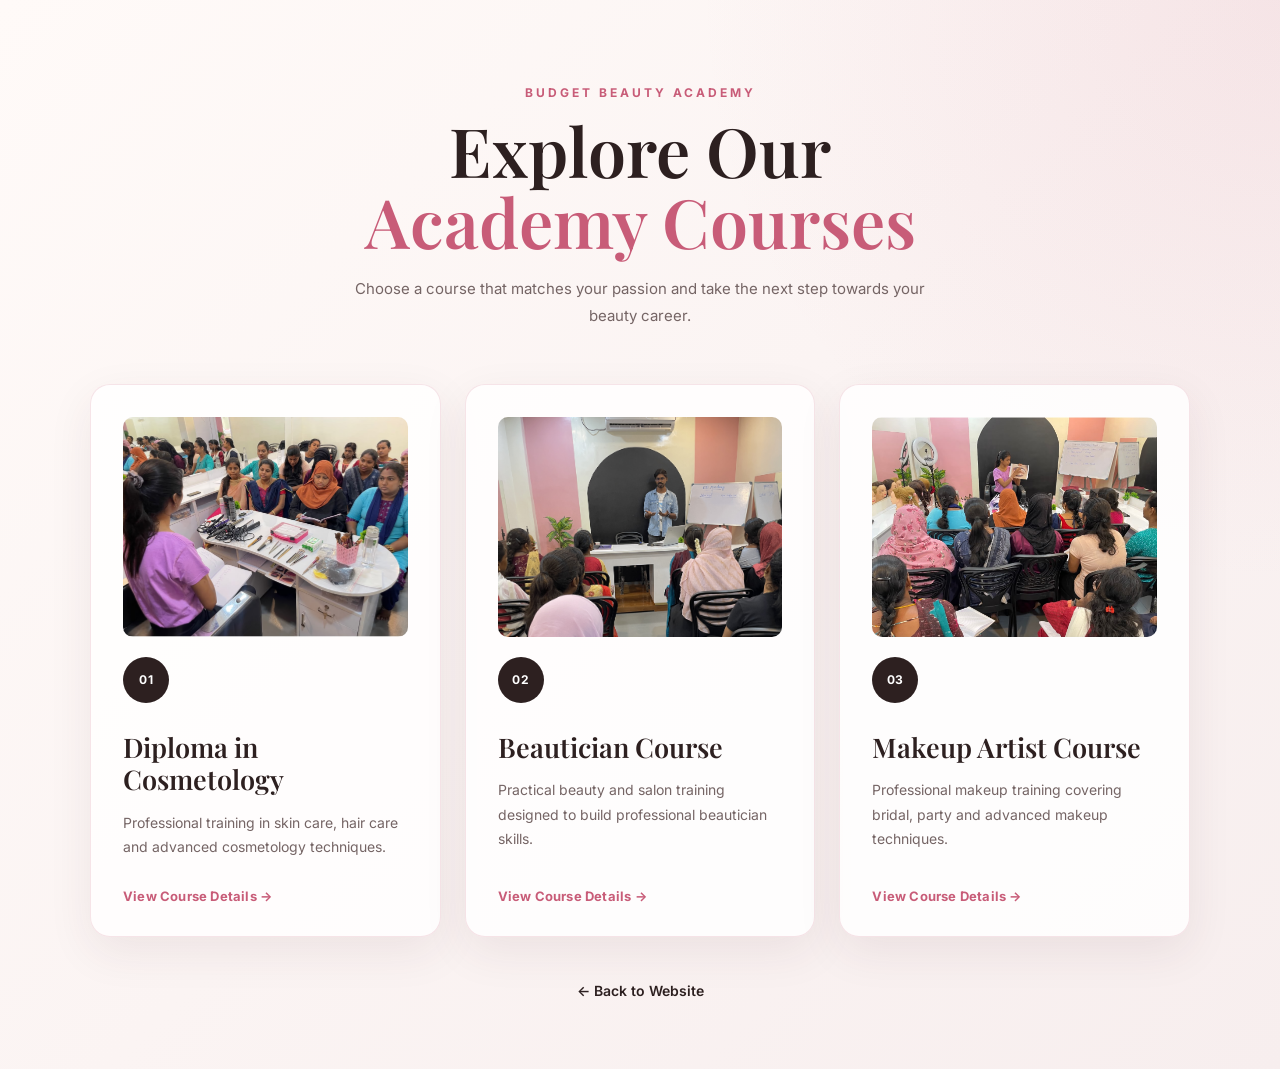
==== commit b2afd89f: "Update beauty services and images" ====
--- a/academy.html
+++ b/academy.html
@@ -62,6 +62,12 @@
         class="academy-course-card"
       >
 
+<img
+  src="academy1.jpg"
+  alt="Diploma in Cosmetology"
+  class="course-image"
+>
+
         <span class="course-number">
           01
         </span>
@@ -89,6 +95,14 @@
         class="academy-course-card"
       >
 
+
+<img
+  src="academy6.jpg"
+  alt="Beautician Course"
+  class="course-image"
+>
+
+
         <span class="course-number">
           02
         </span>
@@ -115,6 +129,12 @@
         href="makeup-artist.html"
         class="academy-course-card"
       >
+
+<img
+  src="academy4.jpg"
+  alt="Makeup Artist Course"
+  class="course-image"
+>
 
         <span class="course-number">
           03
--- a/style.css
+++ b/style.css
@@ -134,6 +134,69 @@
   width: 100%;
 }
 
+/* ACADEMY COURSES AVAILABLE */
+
+.academy-nav-link {
+  display: inline-flex;
+  flex-direction: column;
+  align-items: center;
+  gap: 4px;
+}
+
+
+.courses-available {
+  display: block !important;
+  visibility: visible !important;
+  opacity: 1 !important;
+  color: #c06b83 !important;
+  font-size: 11px !important;
+  font-weight: 800 !important;
+  letter-spacing: 0.5px;
+  white-space: nowrap;
+  animation: courseArrow 1.2s ease-in-out infinite;
+}
+
+
+@keyframes courseArrow {
+  0%, 100% {
+    transform: translateY(0);
+  }
+  50% {
+    transform: translateY(3px);
+  }
+}
+
+
+.courses-promo {
+    display: flex;
+    flex-direction: column;
+    align-items: center;
+    gap: 3px;
+    padding: 8px 12px;
+    border: 1px solid var(--rose);
+    border-radius: 10px;
+    color: var(--rose) !important;
+    text-decoration: none;
+    font-size: 10px !important;
+    font-weight: 700 !important;
+    white-space: nowrap;
+    line-height: 1.4;
+}
+
+.courses-promo span {
+    font-size: 9px;
+    font-weight: 500;
+}
+
+.courses-promo:hover {
+    background: var(--rose);
+    color: white !important;
+}
+
+.courses-promo:hover span {
+    color: white;
+}
+
 /* =========================================================
    NAV BUTTON
 ========================================================= */
@@ -4359,7 +4422,7 @@
   min-height: 720px;
   padding: 90px 6%;
 
-  background-image: url("bridalback.jpg");
+  background-image: url("correctbridal.jpg");
   background-size: cover;
   background-position: center top;
   background-repeat: no-repeat;
@@ -5897,11 +5960,50 @@
 
 /* Button */
 
-.academy-section .academy-button {
-    position: relative;
-    z-index: 6;
-}
-
+
+
+.academy-button {
+    display: inline-flex;
+    align-items: center;
+    justify-content: center;
+    gap: 14px;
+
+    min-width: 230px;
+    padding: 15px 24px;
+
+    background: #f3dfd5;
+    color: #51352c !important;
+    border: 1px solid #c99b84;
+    border-radius: 10px;
+
+    text-decoration: none;
+    font-size: 14px;
+    font-weight: 700;
+    letter-spacing: 0.3px;
+
+    box-shadow: 0 6px 18px rgba(75, 45, 35, 0.10);
+    transition: all 0.3s ease;
+}
+
+.academy-button span {
+    color: #51352c !important;
+}
+
+.academy-button .academy-button-arrow {
+    font-size: 20px;
+    transition: transform 0.3s ease;
+}
+
+.academy-button:hover {
+    background: #e8c5b5;
+    color: #38251f !important;
+    box-shadow: 0 10px 24px rgba(75, 45, 35, 0.16);
+    transform: translateY(-2px);
+}
+
+.academy-button:hover .academy-button-arrow {
+    transform: translateX(5px);
+}
 
 /* =========================================
    MOBILE
@@ -6210,3 +6312,1178 @@
 #contact {
     scroll-margin-top: 80px;
 }
+/* =========================================
+   BUDGET BEAUTY
+   GALLERY - FINAL DESIGN
+========================================= */
+
+
+/* =========================================
+   CATEGORY GRID
+========================================= */
+
+.gallery-category-grid {
+    width: 100%;
+    max-width: 1100px;
+
+    margin: 45px auto 0;
+
+    display: grid;
+
+    /* DESKTOP = 4 + 4 */
+    grid-template-columns: repeat(4, 1fr);
+
+    gap: 18px;
+}
+
+
+/* =========================================
+   CATEGORY CARD
+========================================= */
+
+.gallery-category-card {
+    position: relative;
+
+    width: 100%;
+
+    /* Small & compact */
+    aspect-ratio: 1.25 / 1;
+
+    overflow: hidden;
+
+    border-radius: 16px;
+
+    background: #e9e4e2;
+
+    cursor: pointer;
+
+    box-shadow:
+        0 8px 25px rgba(0, 0, 0, 0.08);
+
+    transition:
+        transform 0.35s ease,
+        box-shadow 0.35s ease;
+}
+
+
+.gallery-category-card:hover {
+    transform: translateY(-5px);
+
+    box-shadow:
+        0 15px 35px rgba(0, 0, 0, 0.16);
+}
+
+
+/* =========================================
+   CATEGORY IMAGE
+========================================= */
+
+.gallery-category-card > img {
+    position: absolute;
+
+    inset: 0;
+
+    width: 100%;
+    height: 100%;
+
+    object-fit: cover;
+
+    display: block;
+
+    transition:
+        transform 0.6s ease;
+}
+
+
+.gallery-category-card:hover > img {
+    transform: scale(1.06);
+}
+
+
+/* =========================================
+   IMAGE OVERLAY
+========================================= */
+
+.gallery-card-overlay {
+    position: absolute;
+
+    inset: 0;
+
+    z-index: 2;
+
+    display: flex;
+
+    align-items: center;
+    justify-content: center;
+
+    text-align: center;
+
+    padding: 15px;
+
+    background:
+        linear-gradient(
+            to bottom,
+            rgba(0, 0, 0, 0.10) 0%,
+            rgba(0, 0, 0, 0.20) 30%,
+            rgba(0, 0, 0, 0.68) 100%
+        );
+}
+
+
+/* =========================================
+   CARD CONTENT
+========================================= */
+
+.gallery-card-content {
+    width: 100%;
+
+    display: flex;
+
+    flex-direction: column;
+
+    align-items: center;
+
+    justify-content: center;
+}
+
+
+/* Number */
+
+.gallery-number {
+    margin-bottom: 6px;
+
+    color: rgba(255, 255, 255, 0.75);
+
+    font-size: 10px;
+
+    font-weight: 500;
+
+    letter-spacing: 2px;
+}
+
+
+/* Main Heading */
+
+.gallery-card-content h3 {
+    margin: 0 0 6px;
+
+    color: #ffffff;
+
+    font-size: 21px;
+
+    font-weight: 600;
+
+    line-height: 1.15;
+
+    letter-spacing: 2.5px;
+
+    text-transform: uppercase;
+
+    text-shadow:
+        0 2px 8px rgba(0, 0, 0, 0.85);
+}
+
+
+/* Description */
+
+.gallery-card-content p {
+    margin: 0 0 12px;
+
+    color: #ffffff;
+
+    font-size: 11px;
+
+    line-height: 1.4;
+
+    opacity: 0.95;
+
+    text-shadow:
+        0 2px 6px rgba(0, 0, 0, 0.8);
+}
+
+
+/* =========================================
+   VIEW ALL BUTTON
+========================================= */
+
+.gallery-card-content button {
+    border: 1px solid rgba(255, 255, 255, 0.75);
+
+    border-radius: 30px;
+
+    background: rgba(0, 0, 0, 0.25);
+
+    padding: 6px 15px;
+
+    color: #ffffff;
+
+    font-size: 10px;
+
+    font-weight: 600;
+
+    cursor: pointer;
+
+    backdrop-filter: blur(3px);
+
+    transition:
+        background 0.3s ease,
+        border-color 0.3s ease,
+        transform 0.3s ease;
+}
+
+
+.gallery-card-content button:hover {
+    background: #d45a7a;
+
+    border-color: #d45a7a;
+
+    transform: translateY(-2px);
+}
+
+
+/* =========================================
+   TATTOO / LIP PLACEHOLDER
+========================================= */
+
+.gallery-no-image {
+    background:
+        linear-gradient(
+            135deg,
+            #e9d9de,
+            #d8c1c9
+        );
+}
+
+
+.gallery-placeholder {
+    position: absolute;
+
+    inset: 0;
+
+    display: flex;
+
+    align-items: center;
+
+    justify-content: center;
+
+    text-align: center;
+}
+
+
+.gallery-placeholder span {
+    display: block;
+
+    margin-bottom: 8px;
+
+    color: rgba(255, 255, 255, 0.65);
+
+    font-size: 11px;
+
+    letter-spacing: 3px;
+}
+
+
+.gallery-placeholder strong {
+    color: rgba(255, 255, 255, 0.85);
+
+    font-size: 26px;
+
+    letter-spacing: 3px;
+}
+
+
+/* =========================================
+   DETAIL GALLERY
+========================================= */
+
+.gallery-detail {
+    display: none;
+
+    width: 100%;
+
+    max-width: 1100px;
+
+    margin: 60px auto 0;
+
+    padding-top: 35px;
+
+    border-top: 1px solid #e5dfe1;
+}
+
+
+.gallery-detail.active {
+    display: block;
+}
+
+
+/* =========================================
+   DETAIL HEADER
+========================================= */
+
+.gallery-detail-header {
+    display: flex;
+
+    align-items: center;
+
+    justify-content: space-between;
+
+    gap: 20px;
+
+    margin-bottom: 25px;
+}
+
+
+.gallery-detail-header h2 {
+    margin: 5px 0;
+
+    font-size: 32px;
+}
+
+
+.gallery-detail-header p {
+    margin: 0;
+
+    opacity: 0.7;
+}
+
+
+/* Back Button */
+
+.gallery-back-btn {
+    border: 1px solid #d45a7a;
+
+    border-radius: 30px;
+
+    background: transparent;
+
+    padding: 9px 18px;
+
+    color: #d45a7a;
+
+    font-size: 12px;
+
+    cursor: pointer;
+
+    transition: all 0.3s ease;
+}
+
+
+.gallery-back-btn:hover {
+    background: #d45a7a;
+
+    color: #ffffff;
+}
+
+
+/* =========================================
+   DETAIL CONTENT
+========================================= */
+
+.gallery-detail-content {
+    display: none;
+}
+
+
+.gallery-detail-content.active {
+    display: grid;
+
+    grid-template-columns: repeat(3, 1fr);
+
+    gap: 18px;
+}
+
+
+/* =========================================
+   SERVICE PHOTO
+========================================= */
+
+.service-photo-card {
+    overflow: hidden;
+
+    border-radius: 14px;
+
+    background: #f4eeee;
+}
+
+
+.service-photo-card img {
+    width: 100%;
+
+    height: 300px;
+
+    object-fit: cover;
+
+    display: block;
+}
+
+
+.service-photo-card > div {
+    padding: 15px 18px;
+}
+
+
+.service-photo-card h3 {
+    margin: 0 0 5px;
+
+    font-size: 18px;
+}
+
+
+.service-photo-card p {
+    margin: 0;
+
+    font-size: 12px;
+
+    line-height: 1.5;
+
+    opacity: 0.7;
+}
+
+
+/* =========================================
+   COMING SOON
+========================================= */
+
+.gallery-coming-soon {
+    min-height: 250px;
+
+    border-radius: 14px;
+
+    background:
+        linear-gradient(
+            135deg,
+            #f5edef,
+            #e9dce1
+        );
+
+    display: flex;
+
+    flex-direction: column;
+
+    align-items: center;
+
+    justify-content: center;
+
+    text-align: center;
+}
+
+
+.gallery-coming-soon span {
+    font-size: 11px;
+
+    letter-spacing: 3px;
+
+    opacity: 0.5;
+}
+
+
+.gallery-coming-soon h3 {
+    margin: 10px 0 5px;
+
+    font-size: 24px;
+}
+
+
+.gallery-coming-soon p {
+    margin: 0;
+
+    font-size: 13px;
+
+    opacity: 0.65;
+}
+
+
+/* =========================================
+   TABLET
+========================================= */
+
+@media (max-width: 900px) {
+
+    .gallery-category-grid {
+        grid-template-columns: repeat(2, 1fr);
+
+        gap: 16px;
+
+        max-width: 700px;
+    }
+
+}
+
+
+/* =========================================
+   MOBILE
+========================================= */
+
+@media (max-width: 600px) {
+
+    .gallery-category-grid {
+        /* MOBILE = 2 + 2 + 2 + 2 */
+
+        grid-template-columns: repeat(2, 1fr);
+
+        gap: 12px;
+
+        width: 100%;
+    }
+
+
+    .gallery-category-card {
+        aspect-ratio: 1 / 0.92;
+
+        border-radius: 12px;
+    }
+
+
+    .gallery-card-overlay {
+        padding: 10px;
+    }
+
+
+    .gallery-number {
+        font-size: 8px;
+
+        margin-bottom: 4px;
+    }
+
+
+    .gallery-card-content h3 {
+        font-size: 14px;
+
+        letter-spacing: 1.5px;
+
+        margin-bottom: 5px;
+    }
+
+
+    .gallery-card-content p {
+        font-size: 9px;
+
+        margin-bottom: 9px;
+    }
+
+
+    .gallery-card-content button {
+        padding: 5px 11px;
+
+        font-size: 8px;
+    }
+
+
+    .gallery-detail {
+        margin-top: 40px;
+
+        padding-top: 25px;
+    }
+
+
+    .gallery-detail-header {
+        flex-direction: column;
+
+        align-items: flex-start;
+    }
+
+
+    .gallery-detail-header h2 {
+        font-size: 26px;
+    }
+
+
+    .gallery-detail-content.active {
+        grid-template-columns: 1fr;
+    }
+
+
+    .service-photo-card img {
+        height: 280px;
+    }
+
+}
+/* =========================================
+   FULL PAGE GALLERY
+========================================= */
+
+.gallery-full-page {
+    display: none;
+
+    position: fixed;
+
+    inset: 0;
+
+    width: 100%;
+    height: 100%;
+
+    z-index: 99999;
+
+    overflow-y: auto;
+
+    background: #ffffff;
+
+    padding: 30px 5% 60px;
+
+    box-sizing: border-box;
+}
+
+
+/* OPEN */
+
+.gallery-full-page.active {
+    display: block;
+}
+
+
+/* HEADER */
+
+.gallery-full-header {
+    max-width: 1200px;
+
+    margin: 0 auto 40px;
+}
+
+
+/* BACK BUTTON */
+
+.gallery-full-back {
+    border: 1px solid #d45a7a;
+
+    background: transparent;
+
+    color: #d45a7a;
+
+    padding: 9px 18px;
+
+    border-radius: 30px;
+
+    font-size: 12px;
+
+    cursor: pointer;
+
+    transition: 0.3s ease;
+}
+
+
+.gallery-full-back:hover {
+    background: #d45a7a;
+
+    color: #ffffff;
+}
+
+
+/* TITLE */
+
+.gallery-full-title {
+    text-align: center;
+
+    margin-top: 25px;
+}
+
+
+.gallery-full-title p {
+    margin: 0 0 8px;
+
+    color: #d45a7a;
+
+    font-size: 11px;
+
+    letter-spacing: 3px;
+}
+
+
+.gallery-full-title h2 {
+    margin: 0 0 8px;
+
+    font-size: 38px;
+
+    color: #222222;
+}
+
+
+.gallery-full-title span {
+    color: #777777;
+
+    font-size: 14px;
+}
+
+
+/* PHOTO GRID */
+
+
+/* PHOTO GRID */
+
+.gallery-full-content {
+    display: none;
+    max-width: 1200px;
+    margin: 0 auto;
+    grid-template-columns: repeat(3, 1fr);
+    gap: 20px;
+}
+
+.gallery-full-content.active {
+    display: grid;
+}
+
+
+
+/* PHOTO */
+
+.full-gallery-photo {
+    overflow: hidden;
+
+    border-radius: 16px;
+
+    background: #f4eeee;
+
+    aspect-ratio: 1 / 1;
+}
+
+
+.full-gallery-photo img {
+    width: 100%;
+
+    height: 100%;
+
+    display: block;
+
+    object-fit: cover;
+
+    transition: transform 0.5s ease;
+}
+
+
+.full-gallery-photo:hover img {
+    transform: scale(1.05);
+}
+
+
+/* MOBILE */
+
+@media (max-width: 700px) {
+
+    .gallery-full-page {
+        padding: 20px 15px 40px;
+    }
+
+    .gallery-full-title h2 {
+        font-size: 28px;
+    }
+
+    .gallery-full-content {
+        grid-template-columns: repeat(2, 1fr);
+
+        gap: 10px;
+    }
+
+    .full-gallery-photo {
+        border-radius: 10px;
+    }
+
+}
+
+/* =========================================
+   BUDGET BEAUTY — PREMIUM ACADEMY OVERRIDE
+   Paste at the VERY END of style.css
+========================================= */
+
+.academy-section {
+    width: 100%;
+    padding: 90px 6%;
+    background: linear-gradient(135deg, #fffaf7, #f5e8e1, #fffaf7);
+    box-sizing: border-box;
+    overflow: hidden;
+}
+
+.academy-section,
+.academy-section * {
+    box-sizing: border-box;
+}
+
+.academy-section .academy-card {
+    position: relative;
+    width: 100%;
+    max-width: 1000px;
+    margin: 0 auto;
+    padding: 60px 55px;
+    display: flex;
+    flex-direction: column;
+    align-items: center;
+    text-align: center;
+    gap: 22px;
+
+    background: rgba(255, 255, 255, 0.88);
+    border: 1px solid #e5cfc2;
+    border-radius: 26px;
+    box-shadow: 0 20px 60px rgba(91, 58, 44, 0.10);
+}
+
+.academy-section .academy-logo {
+    width: 150px;
+    height: 150px;
+    margin: 0 auto 4px;
+    padding: 8px;
+    border: 1px solid #d5b39f;
+    border-radius: 50%;
+    background: #fffaf7;
+    box-shadow: 0 8px 25px rgba(91, 58, 44, 0.10);
+    overflow: hidden;
+}
+
+.academy-section .academy-logo img {
+    display: block;
+    width: 100%;
+    height: 100%;
+    object-fit: contain;
+    object-position: center;
+    border-radius: 50%;
+}
+
+.academy-section .academy-label {
+    margin: 0;
+    color: #9b725e;
+    font-size: 12px;
+    font-weight: 700;
+    letter-spacing: 3px;
+    line-height: 1.8;
+    text-transform: uppercase;
+}
+
+.academy-section h2 {
+    max-width: 760px;
+    margin: 0;
+    color: #392820;
+    font-family: "Playfair Display", Georgia, serif;
+    font-size: clamp(32px, 4vw, 48px);
+    font-weight: 600;
+    line-height: 1.3;
+    letter-spacing: -0.5px;
+    text-wrap: balance;
+}
+
+.academy-section h2 span {
+    display: block;
+    margin-top: 5px;
+    color: #a8755e;
+    font-family: "Playfair Display", Georgia, serif;
+    font-weight: 500;
+}
+
+.academy-section .academy-description {
+    width: 100%;
+    max-width: 650px;
+    margin: 0;
+    color: #6e5a51;
+    font-size: 16px;
+    font-weight: 400;
+    line-height: 1.9;
+    letter-spacing: 0.15px;
+}
+
+.academy-section .academy-availability {
+    display: inline-flex;
+    align-items: center;
+    justify-content: center;
+    flex-wrap: wrap;
+    gap: 10px;
+
+    margin-top: 4px;
+    padding: 13px 22px;
+    background: #fbf1eb;
+    border: 1px solid #e4cabb;
+    border-radius: 50px;
+
+    color: #754c3d;
+    font-size: 12px;
+    font-weight: 700;
+    line-height: 1.6;
+    letter-spacing: 1px;
+}
+
+.academy-section .availability-dot {
+    flex: 0 0 8px;
+    width: 8px;
+    height: 8px;
+    border-radius: 50%;
+    background: #a8755e;
+    box-shadow: 0 0 0 4px rgba(168, 117, 94, 0.12);
+}
+
+.academy-section .availability-arrow {
+    display: inline-block;
+    color: #a8755e;
+    font-size: 18px;
+    animation: academyArrowMove 1.4s ease-in-out infinite;
+}
+
+.academy-section .academy-button {
+    display: inline-flex;
+    align-items: center;
+    justify-content: center;
+    gap: 16px;
+
+    min-width: 250px;
+    margin-top: 4px;
+    padding: 16px 26px;
+
+    background: #f0dcd1;
+    border: 1px solid #cba28e;
+    border-radius: 12px;
+    box-shadow: 0 8px 22px rgba(91, 58, 44, 0.10);
+
+    color: #493027 !important;
+    text-decoration: none;
+    font-family: inherit;
+    font-size: 14px;
+    font-weight: 700;
+    line-height: 1.5;
+    letter-spacing: 0.3px;
+
+    transition: background 0.3s ease,
+                box-shadow 0.3s ease,
+                transform 0.3s ease;
+}
+
+.academy-section .academy-button span {
+    color: #493027 !important;
+}
+
+.academy-section .academy-button:hover {
+    background: #e6c5b4;
+    box-shadow: 0 12px 28px rgba(91, 58, 44, 0.16);
+    transform: translateY(-3px);
+}
+
+.academy-section .academy-button .academy-button-arrow {
+    font-size: 21px;
+    transition: transform 0.3s ease;
+}
+
+.academy-section .academy-button:hover .academy-button-arrow {
+    transform: translateX(5px);
+}
+
+.academy-section .academy-note {
+    margin: -6px 0 0;
+    color: #96796b;
+    font-family: "Playfair Display", Georgia, serif;
+    font-size: 15px;
+    font-style: italic;
+    line-height: 1.7;
+}
+
+@keyframes academyArrowMove {
+    0%, 100% {
+        transform: translateY(0);
+    }
+    50% {
+        transform: translateY(4px);
+    }
+}
+
+/* TABLET */
+@media (max-width: 768px) {
+    .academy-section {
+        padding: 65px 5%;
+    }
+
+    .academy-section .academy-card {
+        padding: 45px 28px;
+        gap: 19px;
+        border-radius: 22px;
+    }
+
+    .academy-section .academy-logo {
+        width: 125px;
+        height: 125px;
+    }
+
+    .academy-section h2 {
+        font-size: clamp(29px, 6vw, 38px);
+        line-height: 1.35;
+    }
+
+    .academy-section .academy-description {
+        max-width: 540px;
+        font-size: 15px;
+        line-height: 1.85;
+    }
+}
+
+/* MOBILE */
+@media (max-width: 480px) {
+    .academy-section {
+        padding: 48px 16px;
+    }
+
+    .academy-section .academy-card {
+        padding: 34px 19px;
+        gap: 17px;
+        border-radius: 18px;
+    }
+
+    .academy-section .academy-logo {
+        width: 108px;
+        height: 108px;
+        padding: 6px;
+    }
+
+    .academy-section .academy-label {
+        font-size: 10px;
+        letter-spacing: 2px;
+    }
+
+    .academy-section h2 {
+        font-size: 29px;
+        line-height: 1.35;
+        letter-spacing: -0.3px;
+    }
+
+    .academy-section .academy-description {
+        font-size: 14px;
+        line-height: 1.8;
+    }
+
+    .academy-section .academy-availability {
+        gap: 8px;
+        padding: 11px 14px;
+        font-size: 10px;
+        letter-spacing: 0.5px;
+    }
+
+    .academy-section .academy-button {
+        width: 100%;
+        min-width: 0;
+        max-width: 290px;
+        padding: 14px 16px;
+        gap: 10px;
+        font-size: 13px;
+    }
+
+    .academy-section .academy-note {
+        font-size: 14px;
+    }
+}
+
+@media (prefers-reduced-motion: reduce) {
+    .academy-section .availability-arrow {
+        animation: none;
+    }
+
+    .academy-section .academy-button,
+    .academy-section .academy-button-arrow {
+        transition: none;
+    }
+}
+
+/* ACADEMY — PINK LUXURY THEME */
+
+.academy-section {
+    background: linear-gradient(135deg, #fff1f5, #ffe2eb, #fff7fa) !important;
+}
+
+.academy-section .academy-card {
+    background: rgba(255, 255, 255, 0.88) !important;
+    border: 1px solid #f2a9bf !important;
+    box-shadow: 0 20px 55px rgba(202, 83, 124, 0.13) !important;
+}
+
+.academy-section .academy-logo {
+    width: 190px !important;
+    height: 190px !important;
+    border: 2px solid #e88eac !important;
+    background: #fff7fa !important;
+    box-shadow: 0 10px 30px rgba(202, 83, 124, 0.18) !important;
+}
+
+.academy-section .academy-label {
+    color: #d34e7b !important;
+}
+
+.academy-section h2 span {
+    color: #d34e7b !important;
+}
+
+.academy-section .academy-availability {
+    background: #fff0f5 !important;
+    border-color: #f1b0c5 !important;
+    color: #a82e59 !important;
+}
+
+.academy-section .availability-dot {
+    background: #dc4f80 !important;
+}
+
+.academy-section .availability-arrow {
+    color: #d34e7b !important;
+}
+
+.academy-section .academy-button {
+    background: linear-gradient(135deg, #e8799d, #cc3f70) !important;
+    border-color: #d34e7b !important;
+    color: #ffffff !important;
+    box-shadow: 0 9px 24px rgba(202, 63, 112, 0.22) !important;
+}
+
+.academy-section .academy-button span {
+    color: #ffffff !important;
+}
+
+.academy-section .academy-button:hover {
+    background: linear-gradient(135deg, #d95f88, #b92f60) !important;
+}
+
+.academy-section .academy-note {
+    color: #b64c70 !important;
+}
+
+@media (max-width: 480px) {
+    .academy-section .academy-logo {
+        width: 145px !important;
+        height: 145px !important;
+    }
+}
+
+/* REVIEW SLIDER NAVIGATION */
+
+.reviews-navigation {
+    position: absolute;
+    top: 0;
+    left: 0;
+    right: 0;
+    bottom: 0;
+    height: 100%;
+    z-index: 20;
+    pointer-events: none;
+}
+
+/* Show Beauty Courses button on mobile */
+@media (max-width: 768px) {
+    .courses-promo-item {
+        display: list-item !important;
+        visibility: visible !important;
+    }
+
+    .courses-promo {
+        display: flex !important;
+        visibility: visible !important;
+        opacity: 1 !important;
+    }
+}
+
+.academy-course-card {
+  display: flex;
+  flex-direction: column;
+  overflow: hidden;
+}
+
+.course-image {
+  width: 100%;
+  height: 220px;
+  object-fit: cover;
+  display: block;
+  border-radius: 10px;
+  margin-bottom: 20px;
+}
+
+@media (max-width: 768px) {
+  .course-image {
+    height: 190px;
+  }
+}
